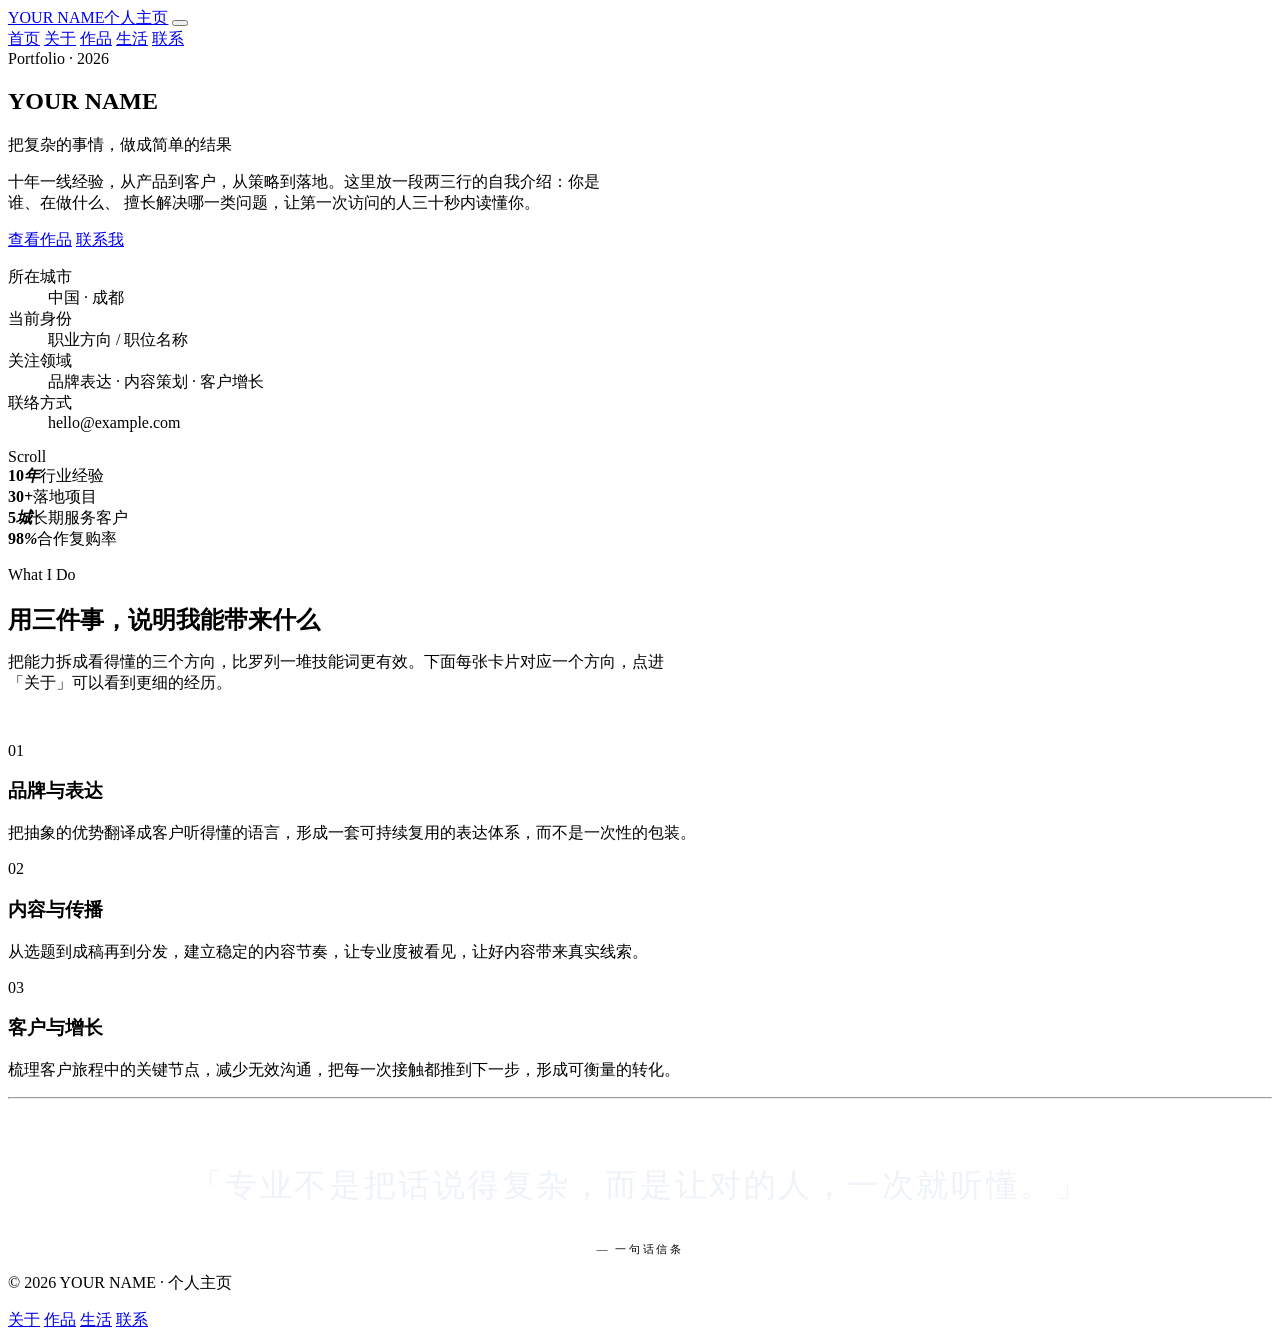
==== index.html @ 9248311d "Add files via upload" ====
<!DOCTYPE html>
<html lang="zh-CN">
<head>
<meta charset="UTF-8">
<meta name="viewport" content="width=device-width, initial-scale=1.0">
<title>YOUR NAME · 个人主页</title>
<meta name="description" content="YOUR NAME 的个人主页：个人经历、代表作品、生活切片与联系方式。">
<link rel="preconnect" href="https://miaoda.feishu.cn" crossorigin>
<link rel="stylesheet" href="https://miaoda.feishu.cn/fonts/css2?family=Noto+Serif+SC:wght@400;600;700&family=Noto+Sans+SC:wght@300;400;500&display=swap">
<link rel="stylesheet" href="assets/style.css">
</head>
<body data-page="home">

<div class="bg" aria-hidden="true"></div>

<header class="site-header">
  <a class="brand" href="index.html"><i></i>YOUR NAME<span>个人主页</span></a>
  <button class="nav-toggle" aria-label="展开导航" aria-expanded="false"><span></span><span></span><span></span></button>
  <nav class="nav">
    <a href="index.html" class="active">首页</a>
    <a href="about.html">关于</a>
    <a href="work.html">作品</a>
    <a href="life.html">生活</a>
    <a href="contact.html">联系</a>
  </nav>
</header>

<main>
  <!-- ===== 首屏 ===== -->
  <section class="hero">
    <div class="wrap hero-grid">
      <div>
        <span class="name-en reveal">Portfolio · 2026</span>
        <h1 class="reveal d1">YOUR NAME</h1>
        <p class="tagline reveal d2">把复杂的事情，做成简单的结果</p>
        <p class="lead reveal d3" style="max-width:620px;">
          十年一线经验，从产品到客户，从策略到落地。这里放一段两三行的自我介绍：你是谁、在做什么、
          擅长解决哪一类问题，让第一次访问的人三十秒内读懂你。
        </p>
        <div class="hero-actions reveal d4">
          <a class="btn btn--gold" href="work.html">查看作品</a>
          <a class="btn" href="contact.html">联系我</a>
        </div>
      </div>

      <aside class="hero-aside reveal d3">
        <dl>
          <div>
            <dt>所在城市</dt>
            <dd>中国 · 成都</dd>
          </div>
          <div>
            <dt>当前身份</dt>
            <dd>职业方向 / 职位名称</dd>
          </div>
          <div>
            <dt>关注领域</dt>
            <dd>品牌表达 · 内容策划 · 客户增长</dd>
          </div>
          <div>
            <dt>联络方式</dt>
            <dd>hello@example.com</dd>
          </div>
        </dl>
      </aside>
    </div>
    <div class="scroll-hint">Scroll</div>
  </section>

  <!-- ===== 数字 ===== -->
  <section class="section section--tight">
    <div class="wrap">
      <div class="stats reveal">
        <div class="stat"><b>10<em>年</em></b><span>行业经验</span></div>
        <div class="stat"><b>30<em>+</em></b><span>落地项目</span></div>
        <div class="stat"><b>5<em>城</em></b><span>长期服务客户</span></div>
        <div class="stat"><b>98<em>%</em></b><span>合作复购率</span></div>
      </div>
    </div>
  </section>

  <!-- ===== 三个方向 ===== -->
  <section class="section">
    <div class="wrap">
      <p class="eyebrow reveal">What I Do</p>
      <h2 class="reveal d1" style="max-width:760px; margin-bottom:16px;">用三件事，说明我能带来什么</h2>
      <p class="lead reveal d2" style="max-width:660px; margin-bottom:48px;">
        把能力拆成看得懂的三个方向，比罗列一堆技能词更有效。下面每张卡片对应一个方向，点进「关于」可以看到更细的经历。
      </p>

      <div class="cards">
        <article class="card reveal d1">
          <span class="num">01</span>
          <h3>品牌与表达</h3>
          <p>把抽象的优势翻译成客户听得懂的语言，形成一套可持续复用的表达体系，而不是一次性的包装。</p>
        </article>
        <article class="card reveal d2">
          <span class="num">02</span>
          <h3>内容与传播</h3>
          <p>从选题到成稿再到分发，建立稳定的内容节奏，让专业度被看见，让好内容带来真实线索。</p>
        </article>
        <article class="card reveal d3">
          <span class="num">03</span>
          <h3>客户与增长</h3>
          <p>梳理客户旅程中的关键节点，减少无效沟通，把每一次接触都推到下一步，形成可衡量的转化。</p>
        </article>
      </div>
    </div>
  </section>

  <!-- ===== 引言 ===== -->
  <section class="section">
    <div class="wrap">
      <hr class="rule reveal" style="margin-bottom:56px;">
      <blockquote class="reveal d1" style="max-width:900px; margin:0 auto; text-align:center;">
        <p style="font-family:var(--serif); font-size:clamp(22px,2.8vw,32px); line-height:1.9; color:#eef3f8; letter-spacing:.08em; margin-bottom:26px;">
          「专业不是把话说得复杂，而是让对的人，一次就听懂。」
        </p>
        <footer style="font-size:11px; letter-spacing:.24em; text-transform:uppercase; color:var(--muted);">
          — 一句话信条
        </footer>
      </blockquote>
    </div>
  </section>
</main>

<footer class="site-footer">
  <div class="wrap footer-inner">
    <p>© 2026 YOUR NAME · 个人主页</p>
    <div class="links">
      <a href="about.html">关于</a>
      <a href="work.html">作品</a>
      <a href="life.html">生活</a>
      <a href="contact.html">联系</a>
    </div>
  </div>
</footer>

<script src="assets/main.js"></script>
</body>
</html>
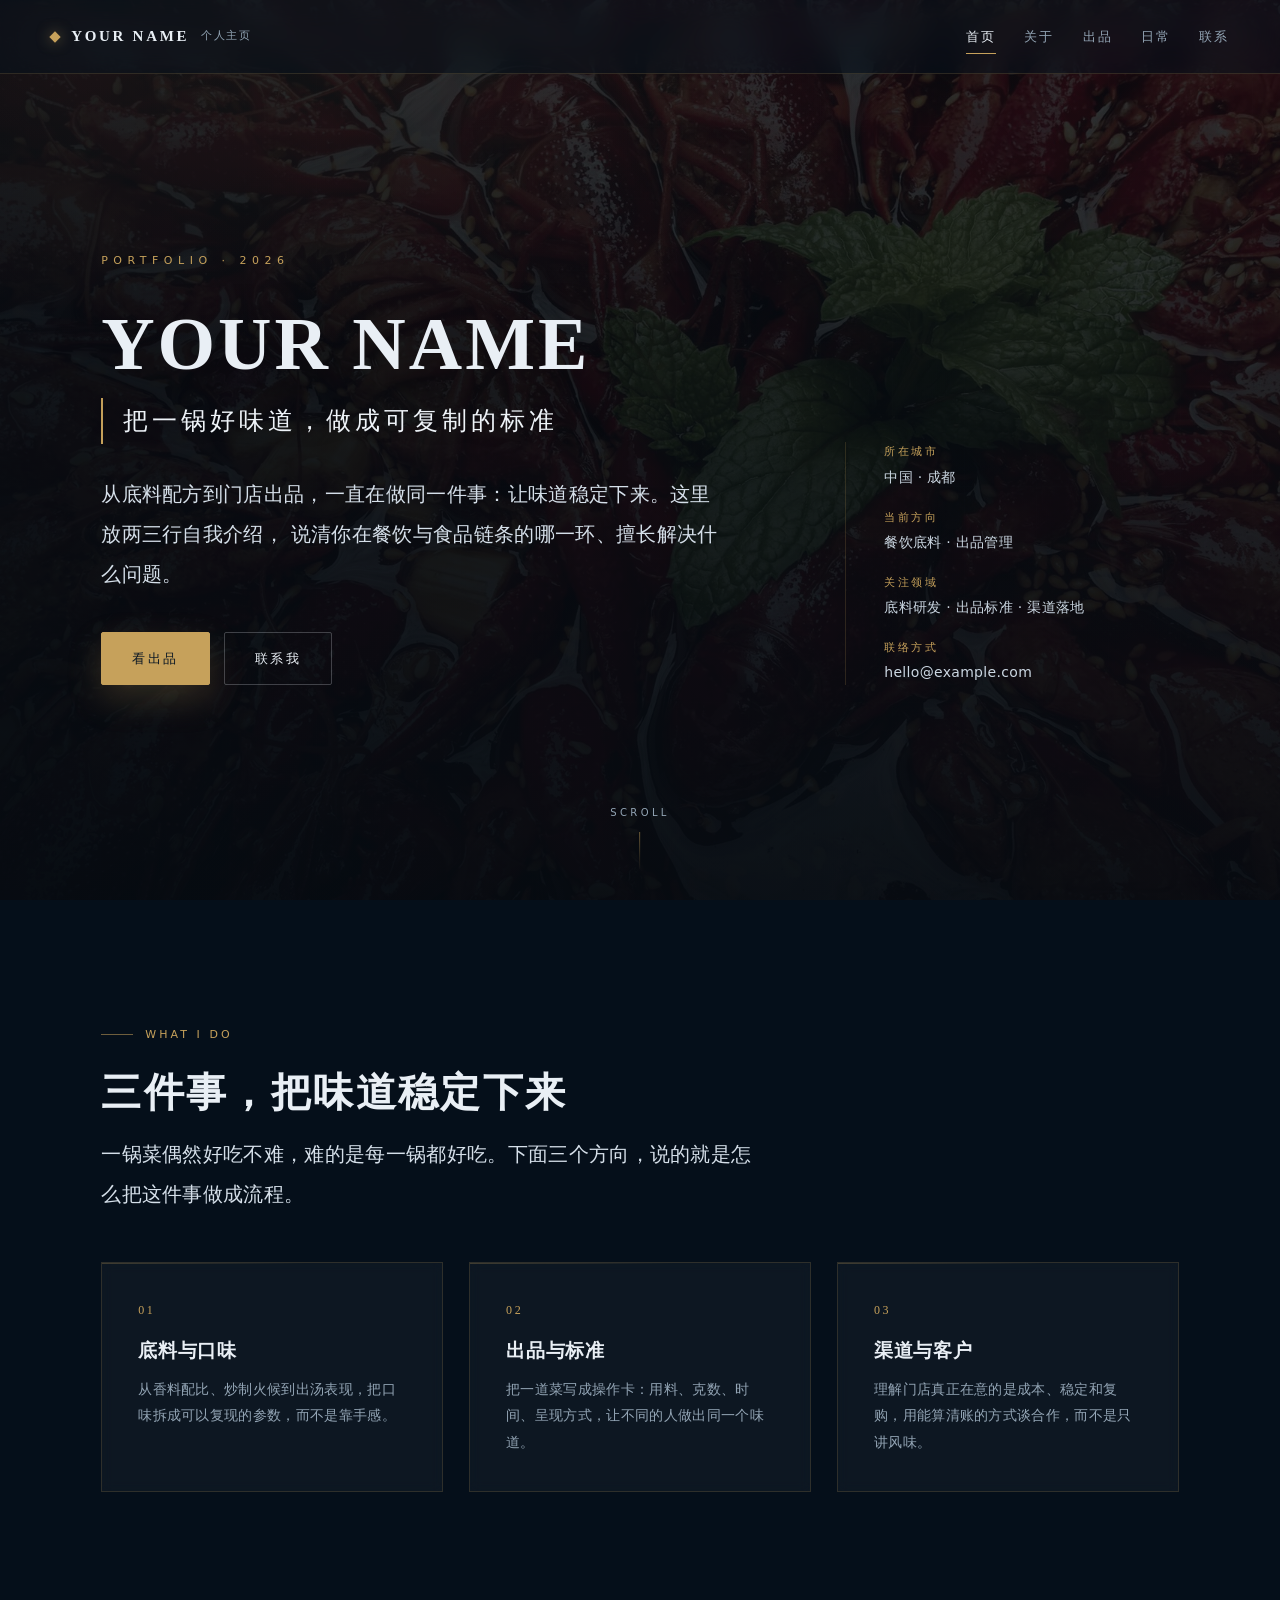
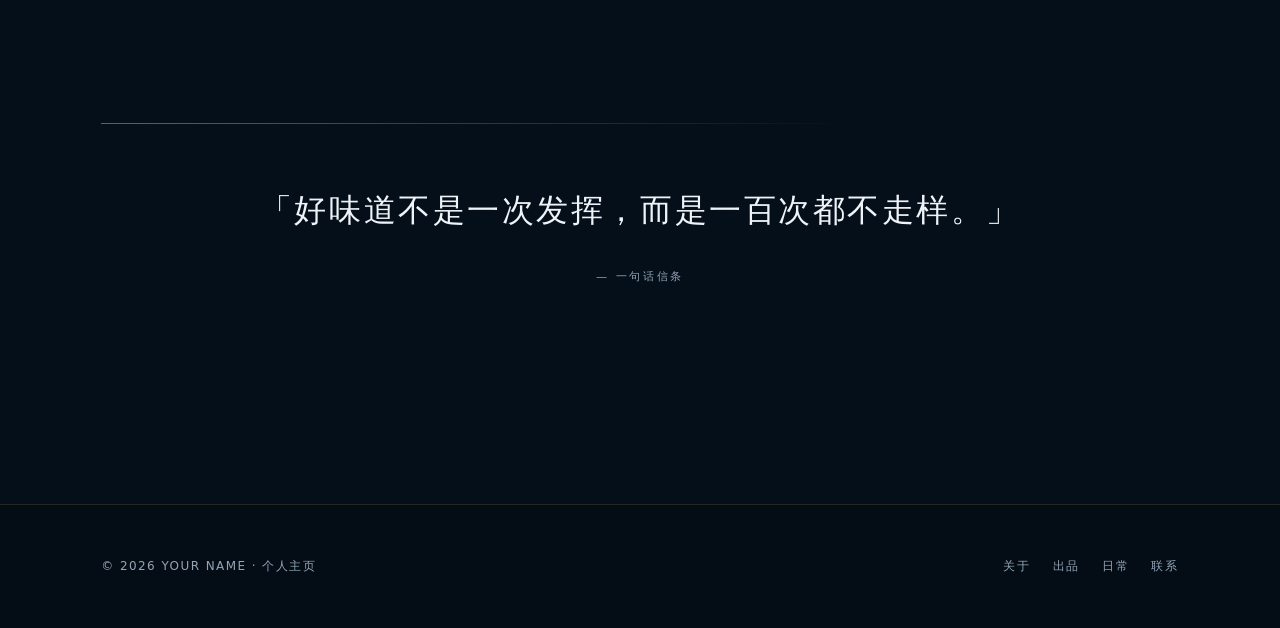
==== commit 678b1afe: "Add files via upload" ====
--- a/index.html
+++ b/index.html
@@ -4,7 +4,7 @@
 <meta charset="UTF-8">
 <meta name="viewport" content="width=device-width, initial-scale=1.0">
 <title>YOUR NAME · 个人主页</title>
-<meta name="description" content="YOUR NAME 的个人主页：个人经历、代表作品、生活切片与联系方式。">
+<meta name="description" content="YOUR NAME 的个人主页：底料与出品、代表案例、日常记录与联系方式。">
 <link rel="preconnect" href="https://miaoda.feishu.cn" crossorigin>
 <link rel="stylesheet" href="https://miaoda.feishu.cn/fonts/css2?family=Noto+Serif+SC:wght@400;600;700&family=Noto+Sans+SC:wght@300;400;500&display=swap">
 <link rel="stylesheet" href="assets/style.css">
@@ -19,8 +19,8 @@
   <nav class="nav">
     <a href="index.html" class="active">首页</a>
     <a href="about.html">关于</a>
-    <a href="work.html">作品</a>
-    <a href="life.html">生活</a>
+    <a href="work.html">出品</a>
+    <a href="life.html">日常</a>
     <a href="contact.html">联系</a>
   </nav>
 </header>
@@ -32,13 +32,13 @@
       <div>
         <span class="name-en reveal">Portfolio · 2026</span>
         <h1 class="reveal d1">YOUR NAME</h1>
-        <p class="tagline reveal d2">把复杂的事情，做成简单的结果</p>
+        <p class="tagline reveal d2">把一锅好味道，做成可复制的标准</p>
         <p class="lead reveal d3" style="max-width:620px;">
-          十年一线经验，从产品到客户，从策略到落地。这里放一段两三行的自我介绍：你是谁、在做什么、
-          擅长解决哪一类问题，让第一次访问的人三十秒内读懂你。
+          从底料配方到门店出品，一直在做同一件事：让味道稳定下来。这里放两三行自我介绍，
+          说清你在餐饮与食品链条的哪一环、擅长解决什么问题。
         </p>
         <div class="hero-actions reveal d4">
-          <a class="btn btn--gold" href="work.html">查看作品</a>
+          <a class="btn btn--gold" href="work.html">看出品</a>
           <a class="btn" href="contact.html">联系我</a>
         </div>
       </div>
@@ -50,12 +50,12 @@
             <dd>中国 · 成都</dd>
           </div>
           <div>
-            <dt>当前身份</dt>
-            <dd>职业方向 / 职位名称</dd>
+            <dt>当前方向</dt>
+            <dd>餐饮底料 · 出品管理</dd>
           </div>
           <div>
             <dt>关注领域</dt>
-            <dd>品牌表达 · 内容策划 · 客户增长</dd>
+            <dd>底料研发 · 出品标准 · 渠道落地</dd>
           </div>
           <div>
             <dt>联络方式</dt>
@@ -67,42 +67,30 @@
     <div class="scroll-hint">Scroll</div>
   </section>
 
-  <!-- ===== 数字 ===== -->
-  <section class="section section--tight">
-    <div class="wrap">
-      <div class="stats reveal">
-        <div class="stat"><b>10<em>年</em></b><span>行业经验</span></div>
-        <div class="stat"><b>30<em>+</em></b><span>落地项目</span></div>
-        <div class="stat"><b>5<em>城</em></b><span>长期服务客户</span></div>
-        <div class="stat"><b>98<em>%</em></b><span>合作复购率</span></div>
-      </div>
-    </div>
-  </section>
-
   <!-- ===== 三个方向 ===== -->
   <section class="section">
     <div class="wrap">
       <p class="eyebrow reveal">What I Do</p>
-      <h2 class="reveal d1" style="max-width:760px; margin-bottom:16px;">用三件事，说明我能带来什么</h2>
+      <h2 class="reveal d1" style="max-width:760px; margin-bottom:16px;">三件事，把味道稳定下来</h2>
       <p class="lead reveal d2" style="max-width:660px; margin-bottom:48px;">
-        把能力拆成看得懂的三个方向，比罗列一堆技能词更有效。下面每张卡片对应一个方向，点进「关于」可以看到更细的经历。
+        一锅菜偶然好吃不难，难的是每一锅都好吃。下面三个方向，说的就是怎么把这件事做成流程。
       </p>
 
       <div class="cards">
         <article class="card reveal d1">
           <span class="num">01</span>
-          <h3>品牌与表达</h3>
-          <p>把抽象的优势翻译成客户听得懂的语言，形成一套可持续复用的表达体系，而不是一次性的包装。</p>
+          <h3>底料与口味</h3>
+          <p>从香料配比、炒制火候到出汤表现，把口味拆成可以复现的参数，而不是靠手感。</p>
         </article>
         <article class="card reveal d2">
           <span class="num">02</span>
-          <h3>内容与传播</h3>
-          <p>从选题到成稿再到分发，建立稳定的内容节奏，让专业度被看见，让好内容带来真实线索。</p>
+          <h3>出品与标准</h3>
+          <p>把一道菜写成操作卡：用料、克数、时间、呈现方式，让不同的人做出同一个味道。</p>
         </article>
         <article class="card reveal d3">
           <span class="num">03</span>
-          <h3>客户与增长</h3>
-          <p>梳理客户旅程中的关键节点，减少无效沟通，把每一次接触都推到下一步，形成可衡量的转化。</p>
+          <h3>渠道与客户</h3>
+          <p>理解门店真正在意的是成本、稳定和复购，用能算清账的方式谈合作，而不是只讲风味。</p>
         </article>
       </div>
     </div>
@@ -114,7 +102,7 @@
       <hr class="rule reveal" style="margin-bottom:56px;">
       <blockquote class="reveal d1" style="max-width:900px; margin:0 auto; text-align:center;">
         <p style="font-family:var(--serif); font-size:clamp(22px,2.8vw,32px); line-height:1.9; color:#eef3f8; letter-spacing:.08em; margin-bottom:26px;">
-          「专业不是把话说得复杂，而是让对的人，一次就听懂。」
+          「好味道不是一次发挥，而是一百次都不走样。」
         </p>
         <footer style="font-size:11px; letter-spacing:.24em; text-transform:uppercase; color:var(--muted);">
           — 一句话信条
@@ -129,8 +117,8 @@
     <p>© 2026 YOUR NAME · 个人主页</p>
     <div class="links">
       <a href="about.html">关于</a>
-      <a href="work.html">作品</a>
-      <a href="life.html">生活</a>
+      <a href="work.html">出品</a>
+      <a href="life.html">日常</a>
       <a href="contact.html">联系</a>
     </div>
   </div>
@@ -139,5 +127,3 @@
 <script src="assets/main.js"></script>
 </body>
 </html>
-
-
--- a/assets/style.css
+++ b/assets/style.css
@@ -0,0 +1,510 @@
+/* =========================================================
+   Personal Site · 商务稳重
+   配色：深海军蓝 + 哑金 + 冷灰白
+   所有页面共用本文件；图片放在同级 assets/ 目录
+   ========================================================= */
+
+:root{
+  --ink:#050f1a;
+  --navy:#0a1b2a;
+  --navy-2:#0f2637;
+  --gold:#c6a15b;
+  --gold-soft:rgba(198,161,91,.55);
+  --text:#e9eff5;
+  --muted:#93a5b5;
+  --line:rgba(198,161,91,.18);
+  --card:rgba(255,255,255,.035);
+  /* 缺图时的占位斜纹，图片一旦存在就会被覆盖 */
+  --ph:repeating-linear-gradient(135deg,rgba(198,161,91,.055) 0 1px,transparent 1px 20px);
+  --serif:"Noto Serif SC","Songti SC","Source Han Serif SC",Georgia,"Times New Roman",serif;
+  --sans:"Noto Sans SC","PingFang SC","Microsoft YaHei",system-ui,-apple-system,"Segoe UI",sans-serif;
+  --ease:cubic-bezier(.22,.61,.36,1);
+}
+
+*{box-sizing:border-box;}
+html{scroll-behavior:smooth;-webkit-text-size-adjust:100%;}
+
+body{
+  margin:0;
+  min-height:100vh;
+  background:var(--ink);
+  color:var(--text);
+  font-family:var(--sans);
+  font-weight:300;
+  font-size:16px;
+  line-height:1.85;
+  letter-spacing:.02em;
+  -webkit-font-smoothing:antialiased;
+  overflow-x:hidden;
+}
+
+/* ---------- 背景层：图片缺失时仍有深色渐变兜底 ---------- */
+.bg{
+  position:fixed; inset:0; z-index:-2;
+  background-position:center;
+  background-size:cover;
+  background-repeat:no-repeat;
+  background-color:var(--ink);
+  filter:saturate(.78) brightness(.72);
+  transition:opacity 1s var(--ease);
+}
+.bg::after{
+  /* 深色蒙层 + 左侧压暗，保证图片可见但文字始终清晰 */
+  content:"";
+  position:absolute; inset:0;
+  background-image:
+    radial-gradient(110% 75% at 16% 0%, rgba(198,161,91,.10), transparent 52%),
+    linear-gradient(90deg, rgba(5,15,26,.78) 0%, rgba(5,15,26,.50) 45%, rgba(5,15,26,.38) 100%),
+    linear-gradient(180deg, rgba(5,15,26,.55) 0%, rgba(5,15,26,.72) 45%, rgba(5,15,26,.92) 100%),
+    linear-gradient(rgba(255,255,255,.024) 1px, transparent 1px),
+    linear-gradient(90deg, rgba(255,255,255,.024) 1px, transparent 1px);
+  background-size:auto,auto,auto,72px 72px,72px 72px;
+  background-position:center;
+}
+
+body[data-page="home"]    .bg{background-image:url("bg-home.jpg"),linear-gradient(160deg,#0a1f31,#050f1a 65%);}
+body[data-page="about"]   .bg{background-image:url("bg-about.jpg"),linear-gradient(160deg,#0b2233,#050f1a 70%);}
+body[data-page="work"]    .bg{background-image:url("bg-work.jpg"),linear-gradient(160deg,#081a29,#050f1a 70%);}
+body[data-page="life"]    .bg{background-image:url("bg-life.jpg"),linear-gradient(160deg,#0a1d2c,#050f1a 70%);}
+body[data-page="contact"] .bg{background-image:url("bg-contact.jpg"),linear-gradient(160deg,#0a1b2a,#050f1a 72%);}
+
+/* ---------- 顶部导航 ---------- */
+.site-header{
+  position:fixed; top:0; left:0; right:0; z-index:20;
+  display:flex; align-items:center; justify-content:space-between;
+  gap:24px;
+  height:74px;
+  padding:0 clamp(20px,4vw,56px);
+  background:rgba(6,17,28,.55);
+  -webkit-backdrop-filter:blur(14px) saturate(120%);
+  backdrop-filter:blur(14px) saturate(120%);
+  border-bottom:1px solid var(--line);
+}
+.site-header.is-solid{
+  background:rgba(6,17,28,.82);
+  box-shadow:0 12px 30px rgba(0,0,0,.28);
+}
+.brand{
+  display:flex; align-items:center; gap:12px;
+  text-decoration:none; color:var(--text);
+  font-family:var(--serif);
+  font-size:15px; font-weight:600;
+  letter-spacing:.18em; text-transform:uppercase;
+  white-space:nowrap;
+}
+.brand i{
+  display:block; width:8px; height:8px;
+  background:var(--gold);
+  transform:rotate(45deg);
+  box-shadow:0 0 14px rgba(198,161,91,.55);
+}
+.brand span{
+  font-family:var(--sans); font-size:11px; font-weight:300;
+  letter-spacing:.14em; color:var(--muted); text-transform:none;
+}
+.nav{display:flex; align-items:center; gap:clamp(14px,2.2vw,36px);}
+.nav a{
+  position:relative;
+  text-decoration:none; color:var(--muted);
+  font-size:12.5px; letter-spacing:.16em;
+  padding:6px 0;
+  transition:color .3s var(--ease);
+}
+.nav a::after{
+  content:""; position:absolute; left:0; bottom:0;
+  width:0; height:1px; background:var(--gold);
+  transition:width .4s var(--ease);
+}
+.nav a:hover{color:var(--text);}
+.nav a:hover::after{width:100%;}
+.nav a.active{color:var(--text);}
+.nav a.active::after{width:100%;}
+
+.nav-toggle{
+  display:none; width:40px; height:34px;
+  background:none; border:1px solid var(--line); border-radius:2px;
+  cursor:pointer; padding:0;
+}
+.nav-toggle span{
+  display:block; width:18px; height:1px; margin:4px auto;
+  background:var(--text); transition:transform .3s var(--ease),opacity .3s;
+}
+
+/* ---------- 通用版心与标题 ---------- */
+.wrap{width:100%; max-width:1180px; margin:0 auto; padding:0 clamp(20px,4vw,56px);}
+.section{padding:clamp(64px,9vw,120px) 0; position:relative;}
+.section--tight{padding:clamp(44px,6vw,76px) 0;}
+
+.eyebrow{
+  display:inline-flex; align-items:center; gap:12px;
+  font-size:11px; letter-spacing:.28em; text-transform:uppercase;
+  color:var(--gold); font-weight:400;
+  margin:0 0 22px;
+}
+.eyebrow::before{
+  content:""; width:32px; height:1px; background:var(--gold-soft);
+}
+h1,h2,h3{font-family:var(--serif); font-weight:600; line-height:1.28; margin:0;}
+h1{font-size:clamp(38px,6.4vw,74px); letter-spacing:.04em;}
+h2{font-size:clamp(26px,3.4vw,40px); letter-spacing:.06em;}
+h3{font-size:19px; letter-spacing:.04em;}
+p{margin:0 0 20px; color:#c8d4e0; font-size:15.5px;}
+.lead{font-size:clamp(17px,1.6vw,20px); line-height:2; color:#d5dfe9; font-weight:300;}
+.muted{color:var(--muted);}
+.rule{width:100%; height:1px; background:linear-gradient(90deg,var(--gold-soft),transparent 70%); border:0; margin:0;}
+
+/* ---------- 首页 Hero ---------- */
+.hero{
+  position:relative;
+  min-height:100vh;
+  display:flex; align-items:center;
+  padding:132px 0 96px;
+}
+.hero-grid{
+  display:grid;
+  grid-template-columns:minmax(0,1.35fr) minmax(0,.65fr);
+  gap:clamp(24px,4vw,64px);
+  align-items:end;
+}
+.hero h1{
+  margin-bottom:6px;
+  text-shadow:0 20px 60px rgba(0,0,0,.45);
+}
+.hero .name-en{
+  display:block; font-family:var(--sans); font-weight:300;
+  font-size:11px; letter-spacing:.5em; text-transform:uppercase;
+  color:var(--gold); margin-bottom:26px;
+}
+.hero .tagline{
+  font-family:var(--serif);
+  font-size:clamp(18px,2.1vw,25px);
+  color:#eef3f8; letter-spacing:.16em;
+  margin:0 0 30px;
+  padding-left:20px;
+  border-left:2px solid var(--gold);
+}
+.hero-actions{display:flex; flex-wrap:wrap; gap:14px; margin-top:38px;}
+
+.btn{
+  display:inline-flex; align-items:center; gap:10px;
+  padding:14px 30px;
+  font-size:12.5px; letter-spacing:.2em;
+  text-decoration:none; color:var(--text);
+  border:1px solid rgba(233,239,245,.24);
+  border-radius:2px;
+  background:transparent;
+  transition:background .4s var(--ease),border-color .4s,color .4s,transform .4s;
+}
+.btn:hover{border-color:var(--gold-soft); transform:translateY(-2px);}
+.btn--gold{
+  background:var(--gold); border-color:var(--gold); color:#0a1724; font-weight:500;
+  box-shadow:0 14px 34px rgba(198,161,91,.22);
+}
+.btn--gold:hover{background:#d8b676; border-color:#d8b676;}
+
+.hero-aside{
+  border-left:1px solid var(--line);
+  padding-left:clamp(20px,3vw,38px);
+}
+.hero-aside dl{margin:0; display:grid; gap:18px;}
+.hero-aside dt{
+  font-size:10.5px; letter-spacing:.24em; text-transform:uppercase;
+  color:var(--gold); margin-bottom:4px; font-weight:400;
+}
+.hero-aside dd{margin:0; font-size:14px; color:#cbd7e2; line-height:1.7;}
+
+.scroll-hint{
+  position:absolute; left:50%; bottom:30px; transform:translateX(-50%);
+  font-size:10px; letter-spacing:.34em; text-transform:uppercase; color:var(--muted);
+  display:flex; flex-direction:column; align-items:center; gap:10px;
+}
+.scroll-hint::after{
+  content:""; width:1px; height:38px;
+  background:linear-gradient(180deg,var(--gold-soft),transparent);
+  animation:pulse 2.4s infinite var(--ease);
+}
+@keyframes pulse{0%,100%{opacity:.35}50%{opacity:1}}
+
+/* ---------- 数字 ---------- */
+.stats{
+  display:grid; grid-template-columns:repeat(auto-fit,minmax(160px,1fr));
+  gap:1px; background:var(--line);
+  border:1px solid var(--line);
+}
+.stat{
+  background:rgba(8,22,34,.62);
+  padding:clamp(24px,3vw,36px);
+  transition:background .4s var(--ease);
+}
+.stat:hover{background:rgba(14,36,52,.7);}
+.stat b{
+  display:block; font-family:var(--serif); font-weight:600;
+  font-size:clamp(30px,3.6vw,42px); color:var(--text); line-height:1.1;
+  letter-spacing:.02em;
+}
+.stat b em{font-style:normal; font-size:.5em; color:var(--gold); margin-left:6px; letter-spacing:.1em;}
+.stat span{display:block; margin-top:10px; font-size:11.5px; letter-spacing:.2em; color:var(--muted); text-transform:uppercase;}
+
+/* ---------- 卡片 ---------- */
+.cards{display:grid; grid-template-columns:repeat(auto-fit,minmax(260px,1fr)); gap:clamp(16px,2.2vw,26px);}
+.card{
+  position:relative;
+  border:1px solid var(--line);
+  background:var(--card);
+  -webkit-backdrop-filter:blur(6px);
+  backdrop-filter:blur(6px);
+  padding:clamp(24px,3vw,36px);
+  transition:transform .5s var(--ease),border-color .5s,background .5s;
+  overflow:hidden;
+}
+.card::before{
+  content:""; position:absolute; top:0; left:0; width:100%; height:1px;
+  background:linear-gradient(90deg,var(--gold-soft),transparent 60%);
+  opacity:.5; transition:opacity .5s;
+}
+.card:hover{transform:translateY(-6px); border-color:rgba(198,161,91,.4); background:rgba(255,255,255,.06);}
+.card:hover::before{opacity:1;}
+.card .num{
+  font-family:var(--serif); font-size:12px; color:var(--gold);
+  letter-spacing:.22em; margin-bottom:18px; display:block;
+}
+.card p{margin:12px 0 0; font-size:14px; line-height:1.9; color:var(--muted);}
+
+/* ---------- 页头（内页） ---------- */
+.page-head{
+  padding:clamp(140px,16vw,178px) 0 clamp(26px,3.2vw,40px);
+  position:relative;
+}
+.page-head h1{font-size:clamp(34px,4.8vw,58px);}
+.page-head .lead{max-width:720px; margin-top:24px;}
+
+/* ---------- 关于：双栏 ---------- */
+.split{
+  display:grid; grid-template-columns:minmax(0,1fr) minmax(0,1fr);
+  gap:clamp(32px,5vw,72px); align-items:start;
+}
+.portrait{
+  position:relative;
+  aspect-ratio:4/5;
+  border:1px solid var(--line);
+  background-image:url("portrait.jpg"),var(--ph),linear-gradient(180deg,rgba(198,161,91,.10),rgba(5,15,26,.6));
+  background-size:cover; background-position:center;
+  overflow:hidden;
+}
+.portrait img{
+  width:100%; height:100%; object-fit:cover; object-position:center;
+  display:block; filter:saturate(.92) contrast(1.04);
+}
+.portrait .ph{
+  position:absolute; left:0; right:0; bottom:0;
+  display:flex; flex-direction:column; align-items:flex-start; gap:3px;
+  padding:34px 20px 18px;
+  background:linear-gradient(180deg,transparent,rgba(5,15,26,.9) 65%);
+  color:#cfdae5; font-size:11px; letter-spacing:.16em; line-height:1.6;
+}
+.portrait .ph b{color:var(--gold); font-family:var(--serif); font-size:10.5px; letter-spacing:.3em; font-weight:500;}
+
+/* ---------- 时间线 ---------- */
+.timeline{position:relative; padding-left:28px;}
+.timeline::before{
+  content:""; position:absolute; left:5px; top:6px; bottom:6px; width:1px;
+  background:linear-gradient(180deg,var(--gold-soft),rgba(198,161,91,.05));
+}
+.tl-item{position:relative; padding:0 0 clamp(28px,3.4vw,42px);}
+.tl-item::before{
+  content:""; position:absolute; left:-27px; top:8px;
+  width:9px; height:9px; border-radius:50%;
+  background:var(--ink); border:1px solid var(--gold);
+  box-shadow:0 0 0 4px rgba(198,161,91,.08);
+  transition:box-shadow .4s,background .4s;
+}
+.tl-item:hover::before{background:var(--gold); box-shadow:0 0 0 6px rgba(198,161,91,.14);}
+.tl-item time{
+  display:block; font-size:11px; letter-spacing:.2em; color:var(--gold);
+  margin-bottom:8px; text-transform:uppercase;
+}
+.tl-item h3{margin-bottom:6px; font-size:17px;}
+.tl-item p{margin:0; font-size:14px; color:var(--muted); line-height:1.9;}
+
+/* ---------- 标签 ---------- */
+.tags{display:flex; flex-wrap:wrap; gap:10px; margin-top:8px;}
+.tag{
+  padding:7px 14px; border:1px solid rgba(233,239,245,.16);
+  font-size:12px; letter-spacing:.1em; color:#bccbd8;
+  transition:border-color .35s,color .35s,background .35s;
+}
+.tag:hover{border-color:var(--gold-soft); color:var(--text); background:rgba(198,161,91,.06);}
+
+/* ---------- 能力条 ---------- */
+.skills{display:grid; gap:22px; margin-top:6px;}
+.skill .row{display:flex; justify-content:space-between; align-items:baseline; margin-bottom:9px;}
+.skill .row span{font-size:13px; letter-spacing:.1em; color:#cfdae5;}
+.skill .row em{font-style:normal; font-size:11px; color:var(--muted); letter-spacing:.14em;}
+.bar{height:2px; background:rgba(233,239,245,.10); position:relative; overflow:hidden;}
+.bar i{
+  position:absolute; left:0; top:0; height:100%; width:0;
+  background:linear-gradient(90deg,var(--gold),#e6cf9c);
+  transition:width 1.2s var(--ease);
+}
+
+/* ---------- 作品卡 ---------- */
+.works{display:grid; grid-template-columns:repeat(auto-fit,minmax(300px,1fr)); gap:clamp(18px,2.4vw,28px);}
+.work{
+  position:relative; display:block; text-decoration:none; color:inherit;
+  border:1px solid var(--line); overflow:hidden; background:#0a1a27;
+  transition:transform .55s var(--ease),border-color .55s;
+}
+.work:hover{transform:translateY(-6px); border-color:rgba(198,161,91,.45);}
+.work .thumb{
+  position:relative; aspect-ratio:16/10;
+  background-color:#0d2133; background-position:center; background-size:cover;
+  transition:transform .8s var(--ease),filter .6s;
+}
+.work .thumb::after{
+  content:""; position:absolute; inset:0;
+  background:linear-gradient(180deg,rgba(5,15,26,.15),rgba(5,15,26,.82));
+  transition:opacity .6s;
+}
+.work:hover .thumb{transform:scale(1.04); filter:saturate(1.05);}
+.work:hover .thumb::after{opacity:.72;}
+.work .thumb .idx{
+  position:absolute; left:18px; top:16px; z-index:2;
+  font-family:var(--serif); font-size:11px; letter-spacing:.26em; color:var(--gold);
+}
+.work .body{padding:clamp(18px,2.4vw,26px); border-top:1px solid var(--line);}
+.work h3{font-size:17px; margin-bottom:8px;}
+.work .meta{font-size:11px; letter-spacing:.18em; text-transform:uppercase; color:var(--muted); display:flex; gap:14px; flex-wrap:wrap;}
+.work p{margin:12px 0 0; font-size:13.5px; color:var(--muted); line-height:1.85;}
+
+/* 作品缩略图占位：把同名图片放进 assets/ 即可替换 */
+.work .thumb.t1{background-image:url("work-1.jpg"),var(--ph);}
+.work .thumb.t2{background-image:url("work-2.jpg"),var(--ph);}
+.work .thumb.t3{background-image:url("work-3.jpg"),var(--ph);}
+.work .thumb.t4{background-image:url("work-4.jpg"),var(--ph);}
+.work .thumb.t5{background-image:url("work-5.jpg"),var(--ph);}
+.work .thumb.t6{background-image:url("work-6.jpg"),var(--ph);}
+
+/* ---------- 日常图集 ---------- */
+.gallery{
+  display:grid;
+  grid-template-columns:repeat(3,1fr);
+  gap:14px;
+}
+.gallery .shot{
+  position:relative; overflow:hidden; aspect-ratio:4/3;
+  border:1px solid rgba(233,239,245,.10);
+  background-color:#0d2133; background-position:center; background-size:cover;
+  transition:transform .6s var(--ease),border-color .6s;
+}
+.gallery .shot:hover{transform:scale(1.02); border-color:var(--gold-soft); z-index:3;}
+.gallery .shot::after{
+  content:""; position:absolute; inset:0;
+  background:linear-gradient(180deg,rgba(5,15,26,.28),rgba(5,15,26,.55));
+  transition:opacity .5s;
+}
+.gallery .shot:hover::after{opacity:.45;}
+.gallery .g1{background-image:url("life-1.jpg"),var(--ph);}
+.gallery .g2{background-image:url("life-2.jpg"),var(--ph);}
+.gallery .g3{background-image:url("life-3.jpg"),var(--ph);}
+
+/* ---------- 联系 ---------- */
+.contact-grid{
+  display:grid; grid-template-columns:minmax(0,.85fr) minmax(0,1.15fr);
+  gap:clamp(28px,4.5vw,64px); align-items:start;
+}
+.info-list{margin:0; padding:0; list-style:none; display:grid; gap:2px; border-top:1px solid var(--line);}
+.info-list li{
+  padding:20px 0; border-bottom:1px solid var(--line);
+  display:grid; grid-template-columns:88px 1fr; gap:16px; align-items:baseline;
+}
+.info-list li span{font-size:11px; letter-spacing:.2em; text-transform:uppercase; color:var(--gold);}
+.info-list li a, .info-list li b{
+  font-family:var(--serif); font-size:16px; font-weight:400; color:var(--text);
+  text-decoration:none; word-break:break-all;
+}
+.info-list li a:hover{color:var(--gold);}
+
+.form{display:grid; gap:16px; border:1px solid var(--line); background:rgba(255,255,255,.03); padding:clamp(24px,3.2vw,36px);}
+.field{display:grid; gap:8px;}
+.field label{font-size:11px; letter-spacing:.2em; text-transform:uppercase; color:var(--muted);}
+.field input,.field textarea{
+  width:100%; padding:13px 14px;
+  background:rgba(5,15,26,.55); border:1px solid rgba(233,239,245,.14);
+  color:var(--text); font-family:var(--sans); font-size:14px; font-weight:300;
+  border-radius:2px; outline:none;
+  transition:border-color .3s,background .3s;
+}
+.field input:focus,.field textarea:focus{border-color:var(--gold-soft); background:rgba(5,15,26,.75);}
+.field textarea{resize:vertical; min-height:128px; line-height:1.8;}
+.form .btn{justify-self:start; margin-top:6px; cursor:pointer;}
+.form-note{font-size:12px; color:var(--muted); line-height:1.8; margin:0;}
+
+/* ---------- 页脚 ---------- */
+.site-footer{
+  margin-top:clamp(60px,8vw,110px);
+  padding:clamp(34px,4vw,50px) 0;
+  border-top:1px solid var(--line);
+  background:rgba(4,12,20,.55);
+}
+.footer-inner{display:flex; justify-content:space-between; align-items:center; gap:24px; flex-wrap:wrap;}
+.footer-inner p{margin:0; font-size:12px; letter-spacing:.12em; color:var(--muted);}
+.footer-inner .links{display:flex; gap:22px;}
+.footer-inner .links a{
+  font-size:12px; letter-spacing:.14em; color:var(--muted); text-decoration:none;
+  transition:color .3s;
+}
+.footer-inner .links a:hover{color:var(--gold);}
+
+/* ---------- 入场动效 ---------- */
+.reveal{opacity:0; transform:translateY(26px);}
+.reveal.in{
+  opacity:1; transform:none;
+  transition:opacity .9s var(--ease),transform .9s var(--ease);
+}
+.reveal.d1{transition-delay:.1s;}
+.reveal.d2{transition-delay:.22s;}
+.reveal.d3{transition-delay:.34s;}
+.reveal.d4{transition-delay:.46s;}
+
+/* ---------- 响应式 ---------- */
+@media (max-width:980px){
+  .hero-grid{grid-template-columns:1fr; gap:34px;}
+  .hero-aside{border-left:0; border-top:1px solid var(--line); padding-left:0; padding-top:26px;}
+  .hero-aside dl{grid-template-columns:1fr 1fr; gap:20px 28px;}
+  .split,.contact-grid{grid-template-columns:1fr;}
+  .portrait{max-width:420px; aspect-ratio:4/5;}
+  .gallery{grid-template-columns:repeat(3,1fr);}
+  .scroll-hint{display:none;}
+}
+
+@media (max-width:760px){
+  .site-header{height:64px;}
+  .brand span{display:none;}
+  .nav-toggle{display:block;}
+  .nav{
+    position:fixed; inset:64px 0 auto 0;
+    flex-direction:column; align-items:flex-start; gap:0;
+    padding:12px clamp(20px,5vw,32px) 22px;
+    background:rgba(6,17,28,.96);
+    border-bottom:1px solid var(--line);
+    transform:translateY(-130%);
+    transition:transform .45s var(--ease);
+    -webkit-backdrop-filter:blur(16px);
+    backdrop-filter:blur(16px);
+  }
+  .nav.open{transform:none;}
+  .nav a{width:100%; padding:14px 0; border-bottom:1px solid rgba(233,239,245,.06); font-size:13px;}
+  .nav a::after{display:none;}
+  body.nav-open{overflow:hidden;}
+
+  .hero{min-height:auto; padding:112px 0 72px;}
+  .hero-actions{gap:10px;}
+  .btn{padding:12px 22px; font-size:12px;}
+  .stats{grid-template-columns:1fr 1fr;}
+  .stat{padding:22px 20px;}
+  .gallery{grid-template-columns:1fr;}
+  .info-list li{grid-template-columns:1fr; gap:4px;}
+  .footer-inner{flex-direction:column; align-items:flex-start;}
+}
+
+
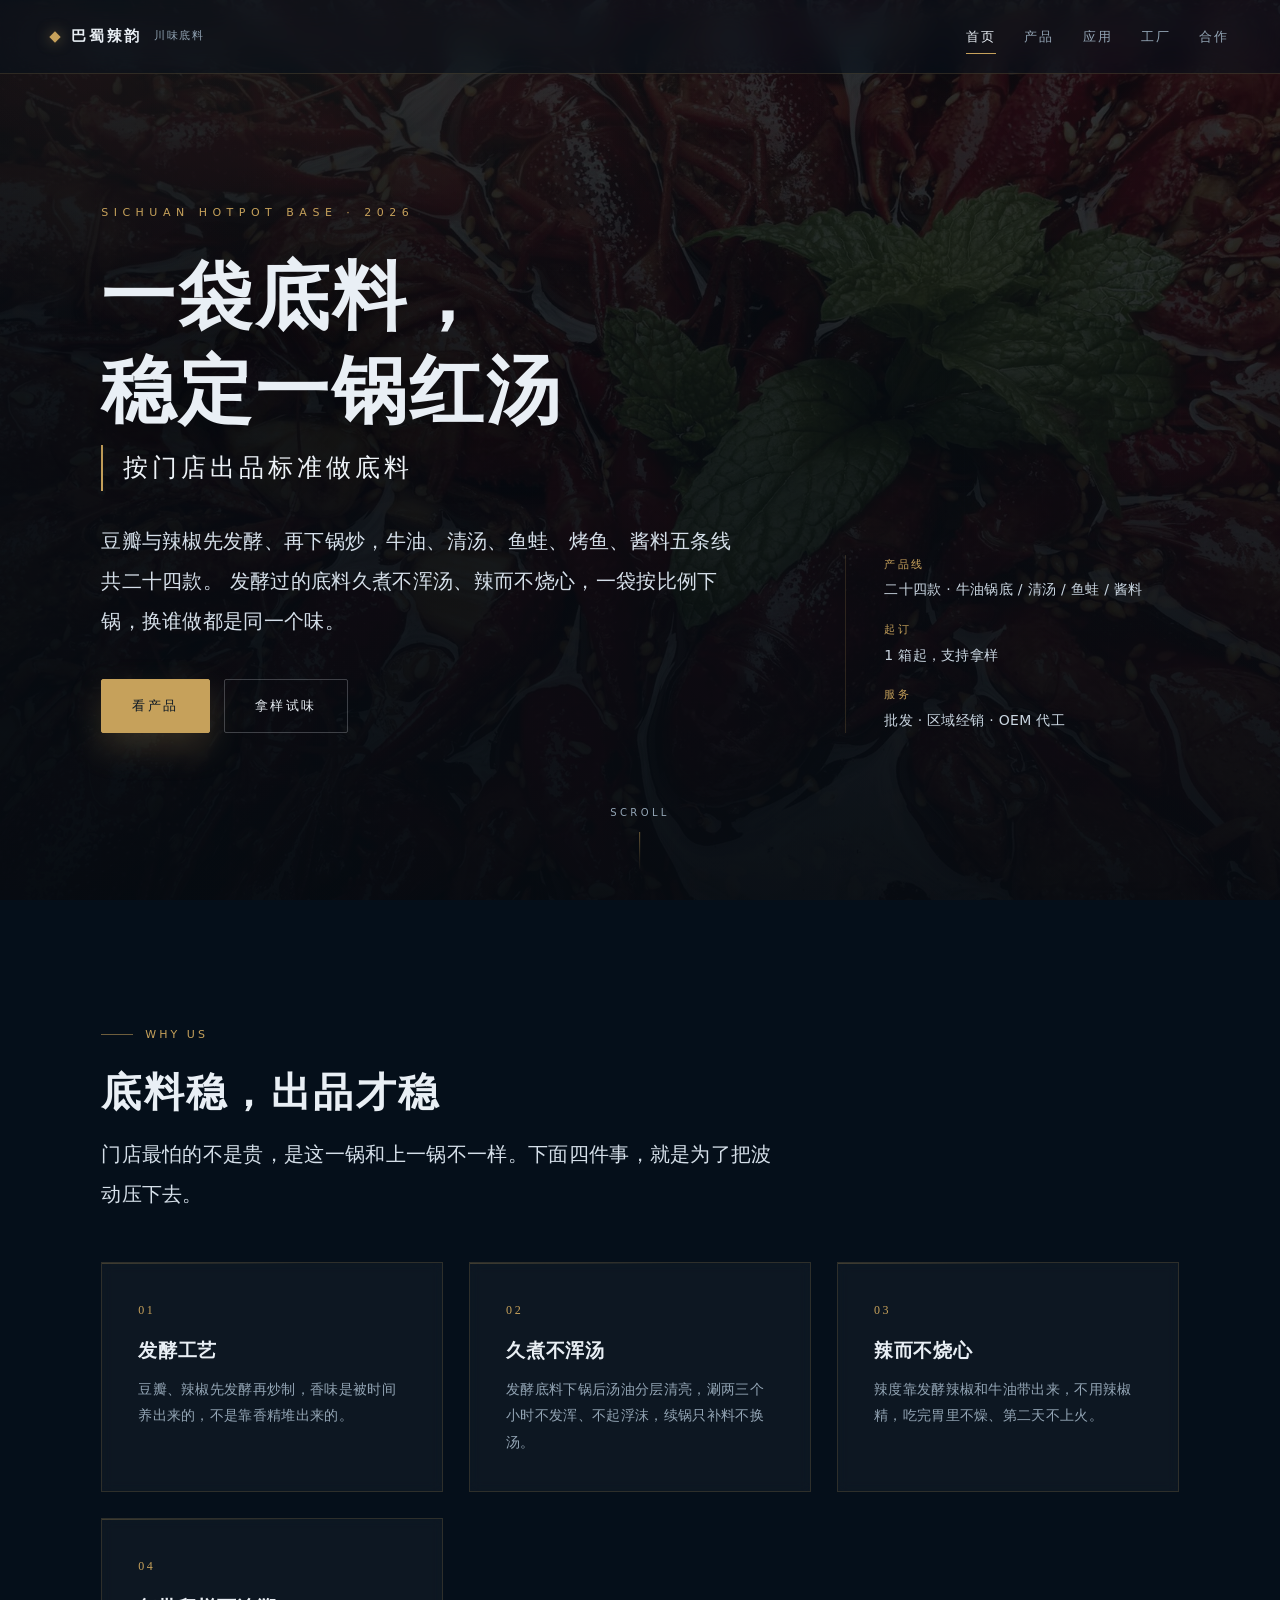
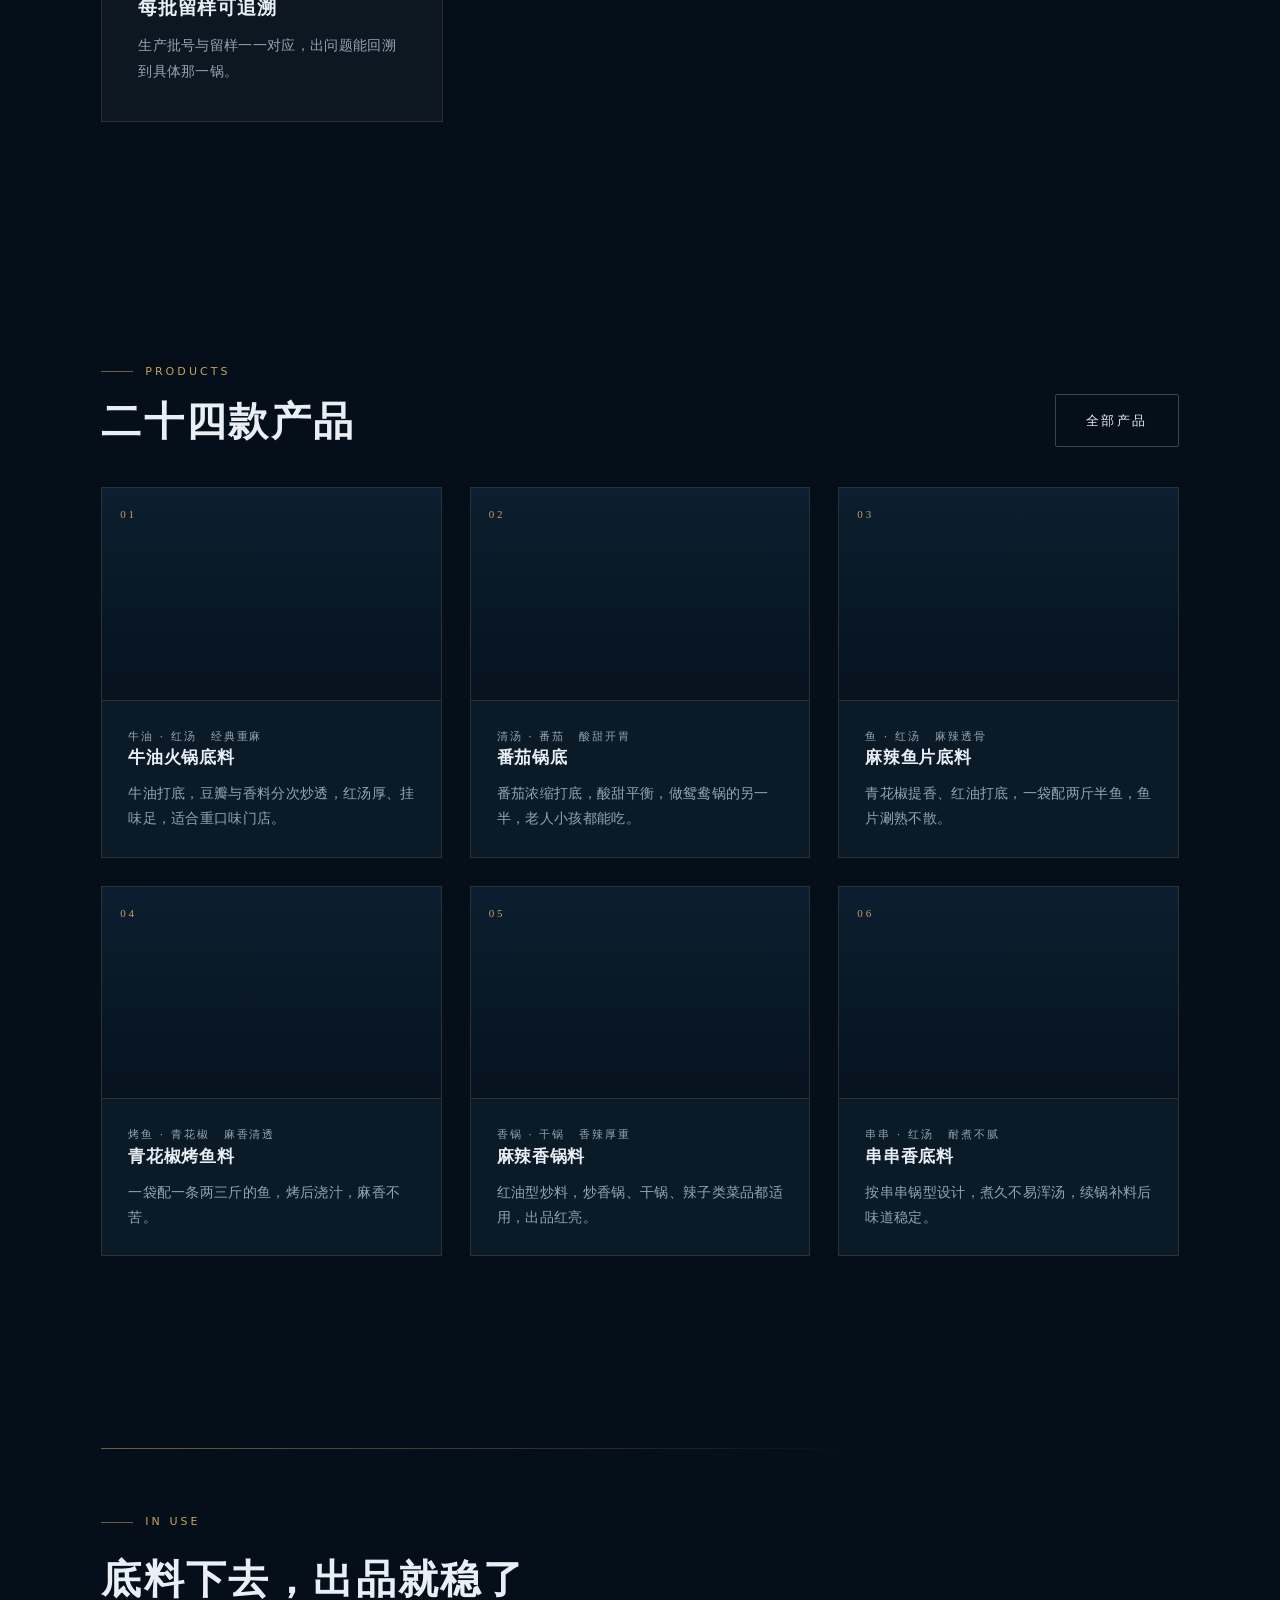
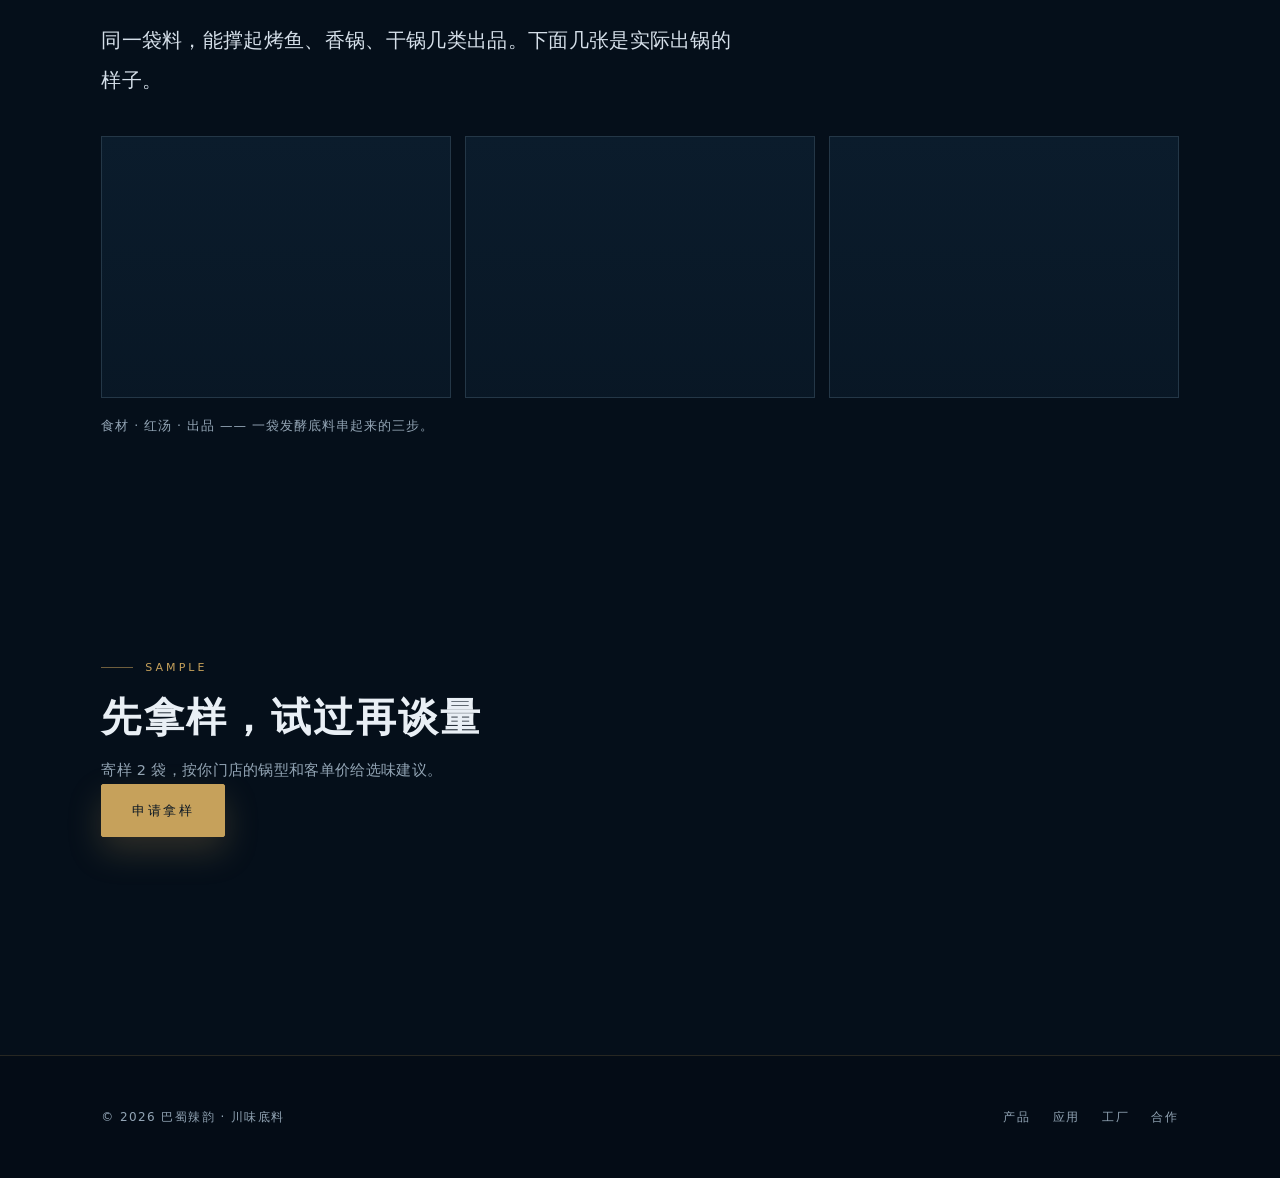
==== commit 10d471b5: "改造为巴蜀辣韵川味底料宣传站（五页）" ====
--- a/index.html
+++ b/index.html
@@ -3,8 +3,8 @@
 <head>
 <meta charset="UTF-8">
 <meta name="viewport" content="width=device-width, initial-scale=1.0">
-<title>YOUR NAME · 个人主页</title>
-<meta name="description" content="YOUR NAME 的个人主页：底料与出品、代表案例、日常记录与联系方式。">
+<title>川味底料 · 一袋稳定一锅红汤</title>
+<meta name="description" content="火锅底料、串串香底料、钵钵鸡底料供应：牛油锅底、清汤锅底、鱼蛙火锅、烤鱼干锅与风味酱共二十四款，按门店出品标准生产，支持拿样、批发与代工。">
 <link rel="preconnect" href="https://miaoda.feishu.cn" crossorigin>
 <link rel="stylesheet" href="https://miaoda.feishu.cn/fonts/css2?family=Noto+Serif+SC:wght@400;600;700&family=Noto+Sans+SC:wght@300;400;500&display=swap">
 <link rel="stylesheet" href="assets/style.css">
@@ -14,14 +14,14 @@
 <div class="bg" aria-hidden="true"></div>
 
 <header class="site-header">
-  <a class="brand" href="index.html"><i></i>YOUR NAME<span>个人主页</span></a>
+  <a class="brand" href="index.html"><i></i>巴蜀辣韵<span>川味底料</span></a>
   <button class="nav-toggle" aria-label="展开导航" aria-expanded="false"><span></span><span></span><span></span></button>
   <nav class="nav">
     <a href="index.html" class="active">首页</a>
-    <a href="about.html">关于</a>
-    <a href="work.html">出品</a>
-    <a href="life.html">日常</a>
-    <a href="contact.html">联系</a>
+    <a href="work.html">产品</a>
+    <a href="life.html">应用</a>
+    <a href="about.html">工厂</a>
+    <a href="contact.html">合作</a>
   </nav>
 </header>
 
@@ -30,36 +30,32 @@
   <section class="hero">
     <div class="wrap hero-grid">
       <div>
-        <span class="name-en reveal">Portfolio · 2026</span>
-        <h1 class="reveal d1">YOUR NAME</h1>
-        <p class="tagline reveal d2">把一锅好味道，做成可复制的标准</p>
-        <p class="lead reveal d3" style="max-width:620px;">
-          从底料配方到门店出品，一直在做同一件事：让味道稳定下来。这里放两三行自我介绍，
-          说清你在餐饮与食品链条的哪一环、擅长解决什么问题。
+        <span class="name-en reveal">Sichuan Hotpot Base · 2026</span>
+        <h1 class="reveal d1">一袋底料，<br>稳定一锅红汤</h1>
+        <p class="tagline reveal d2">按门店出品标准做底料</p>
+        <p class="lead reveal d3" style="max-width:640px;">
+          豆瓣与辣椒先发酵、再下锅炒，牛油、清汤、鱼蛙、烤鱼、酱料五条线共二十四款。
+          发酵过的底料久煮不浑汤、辣而不烧心，一袋按比例下锅，换谁做都是同一个味。
         </p>
         <div class="hero-actions reveal d4">
-          <a class="btn btn--gold" href="work.html">看出品</a>
-          <a class="btn" href="contact.html">联系我</a>
+          <a class="btn btn--gold" href="work.html">看产品</a>
+          <a class="btn" href="contact.html">拿样试味</a>
         </div>
       </div>
 
       <aside class="hero-aside reveal d3">
         <dl>
           <div>
-            <dt>所在城市</dt>
-            <dd>中国 · 成都</dd>
+            <dt>产品线</dt>
+            <dd>二十四款 · 牛油锅底 / 清汤 / 鱼蛙 / 酱料</dd>
           </div>
           <div>
-            <dt>当前方向</dt>
-            <dd>餐饮底料 · 出品管理</dd>
+            <dt>起订</dt>
+            <dd>1 箱起，支持拿样</dd>
           </div>
           <div>
-            <dt>关注领域</dt>
-            <dd>底料研发 · 出品标准 · 渠道落地</dd>
-          </div>
-          <div>
-            <dt>联络方式</dt>
-            <dd>hello@example.com</dd>
+            <dt>服务</dt>
+            <dd>批发 · 区域经销 · OEM 代工</dd>
           </div>
         </dl>
       </aside>
@@ -67,59 +63,145 @@
     <div class="scroll-hint">Scroll</div>
   </section>
 
-  <!-- ===== 三个方向 ===== -->
+  <!-- ===== 四个卖点 ===== -->
   <section class="section">
     <div class="wrap">
-      <p class="eyebrow reveal">What I Do</p>
-      <h2 class="reveal d1" style="max-width:760px; margin-bottom:16px;">三件事，把味道稳定下来</h2>
-      <p class="lead reveal d2" style="max-width:660px; margin-bottom:48px;">
-        一锅菜偶然好吃不难，难的是每一锅都好吃。下面三个方向，说的就是怎么把这件事做成流程。
+      <p class="eyebrow reveal">Why Us</p>
+      <h2 class="reveal d1" style="max-width:760px; margin-bottom:16px;">底料稳，出品才稳</h2>
+      <p class="lead reveal d2" style="max-width:680px; margin-bottom:48px;">
+        门店最怕的不是贵，是这一锅和上一锅不一样。下面四件事，就是为了把波动压下去。
       </p>
 
-      <div class="cards">
+      <div class="cards cards--4">
         <article class="card reveal d1">
           <span class="num">01</span>
-          <h3>底料与口味</h3>
-          <p>从香料配比、炒制火候到出汤表现，把口味拆成可以复现的参数，而不是靠手感。</p>
+          <h3>发酵工艺</h3>
+          <p>豆瓣、辣椒先发酵再炒制，香味是被时间养出来的，不是靠香精堆出来的。</p>
         </article>
         <article class="card reveal d2">
           <span class="num">02</span>
-          <h3>出品与标准</h3>
-          <p>把一道菜写成操作卡：用料、克数、时间、呈现方式，让不同的人做出同一个味道。</p>
+          <h3>久煮不浑汤</h3>
+          <p>发酵底料下锅后汤油分层清亮，涮两三个小时不发浑、不起浮沫，续锅只补料不换汤。</p>
         </article>
         <article class="card reveal d3">
           <span class="num">03</span>
-          <h3>渠道与客户</h3>
-          <p>理解门店真正在意的是成本、稳定和复购，用能算清账的方式谈合作，而不是只讲风味。</p>
-        </article>
-      </div>
-    </div>
-  </section>
-
-  <!-- ===== 引言 ===== -->
+          <h3>辣而不烧心</h3>
+          <p>辣度靠发酵辣椒和牛油带出来，不用辣椒精，吃完胃里不燥、第二天不上火。</p>
+        </article>
+        <article class="card reveal d4">
+          <span class="num">04</span>
+          <h3>每批留样可追溯</h3>
+          <p>生产批号与留样一一对应，出问题能回溯到具体那一锅。</p>
+        </article>
+      </div>
+    </div>
+  </section>
+
+  <!-- ===== 产品预览 ===== -->
   <section class="section">
     <div class="wrap">
-      <hr class="rule reveal" style="margin-bottom:56px;">
-      <blockquote class="reveal d1" style="max-width:900px; margin:0 auto; text-align:center;">
-        <p style="font-family:var(--serif); font-size:clamp(22px,2.8vw,32px); line-height:1.9; color:#eef3f8; letter-spacing:.08em; margin-bottom:26px;">
-          「好味道不是一次发挥，而是一百次都不走样。」
-        </p>
-        <footer style="font-size:11px; letter-spacing:.24em; text-transform:uppercase; color:var(--muted);">
-          — 一句话信条
-        </footer>
-      </blockquote>
+      <div style="display:flex; justify-content:space-between; align-items:flex-end; gap:24px; flex-wrap:wrap; margin-bottom:40px;">
+        <div>
+          <p class="eyebrow reveal" style="margin-bottom:14px;">Products</p>
+          <h2 class="reveal d1" style="margin:0;">二十四款产品</h2>
+        </div>
+        <a class="btn reveal d2" href="work.html">全部产品</a>
+      </div>
+
+      <div class="works">
+        <article class="work reveal">
+          <div class="thumb p01"><span class="idx">01</span></div>
+          <div class="body">
+            <div class="meta"><span>牛油 · 红汤</span><span>经典重麻</span></div>
+            <h3>牛油火锅底料</h3>
+            <p>牛油打底，豆瓣与香料分次炒透，红汤厚、挂味足，适合重口味门店。</p>
+          </div>
+        </article>
+        <article class="work reveal">
+          <div class="thumb p07"><span class="idx">02</span></div>
+          <div class="body">
+            <div class="meta"><span>清汤 · 番茄</span><span>酸甜开胃</span></div>
+            <h3>番茄锅底</h3>
+            <p>番茄浓缩打底，酸甜平衡，做鸳鸯锅的另一半，老人小孩都能吃。</p>
+          </div>
+        </article>
+        <article class="work reveal">
+          <div class="thumb p11"><span class="idx">03</span></div>
+          <div class="body">
+            <div class="meta"><span>鱼 · 红汤</span><span>麻辣透骨</span></div>
+            <h3>麻辣鱼片底料</h3>
+            <p>青花椒提香、红油打底，一袋配两斤半鱼，鱼片涮熟不散。</p>
+          </div>
+        </article>
+        <article class="work reveal">
+          <div class="thumb p15"><span class="idx">04</span></div>
+          <div class="body">
+            <div class="meta"><span>烤鱼 · 青花椒</span><span>麻香清透</span></div>
+            <h3>青花椒烤鱼料</h3>
+            <p>一袋配一条两三斤的鱼，烤后浇汁，麻香不苦。</p>
+          </div>
+        </article>
+        <article class="work reveal">
+          <div class="thumb p16"><span class="idx">05</span></div>
+          <div class="body">
+            <div class="meta"><span>香锅 · 干锅</span><span>香辣厚重</span></div>
+            <h3>麻辣香锅料</h3>
+            <p>红油型炒料，炒香锅、干锅、辣子类菜品都适用，出品红亮。</p>
+          </div>
+        </article>
+        <article class="work reveal">
+          <div class="thumb p05"><span class="idx">06</span></div>
+          <div class="body">
+            <div class="meta"><span>串串 · 红汤</span><span>耐煮不腻</span></div>
+            <h3>串串香底料</h3>
+            <p>按串串锅型设计，煮久不易浑汤，续锅补料后味道稳定。</p>
+          </div>
+        </article>
+      </div>
+    </div>
+  </section>
+
+  <!-- ===== 应用场景 ===== -->
+  <section class="section section--tight">
+    <div class="wrap">
+      <hr class="rule reveal" style="margin-bottom:54px;">
+      <p class="eyebrow reveal">In Use</p>
+      <h2 class="reveal d1" style="margin-bottom:14px;">底料下去，出品就稳了</h2>
+      <p class="lead reveal d2" style="max-width:640px; margin-bottom:36px;">
+        同一袋料，能撑起烤鱼、香锅、干锅几类出品。下面几张是实际出锅的样子。
+      </p>
+      <div class="gallery reveal">
+        <div class="shot q1"></div>
+        <div class="shot q2"></div>
+        <div class="shot q3"></div>
+      </div>
+      <p class="muted" style="font-size:12.5px; letter-spacing:.08em; margin-top:16px;">食材 · 红汤 · 出品 —— 一袋发酵底料串起来的三步。</p>
+    </div>
+  </section>
+
+  <!-- ===== 合作入口 ===== -->
+  <section class="section">
+    <div class="wrap">
+      <div class="cta-band reveal">
+        <div>
+          <p class="eyebrow" style="margin-bottom:14px;">Sample</p>
+          <h2 style="margin-bottom:14px;">先拿样，试过再谈量</h2>
+          <p class="muted" style="margin:0; font-size:14.5px;">寄样 2 袋，按你门店的锅型和客单价给选味建议。</p>
+        </div>
+        <a class="btn btn--gold" href="contact.html">申请拿样</a>
+      </div>
     </div>
   </section>
 </main>
 
 <footer class="site-footer">
   <div class="wrap footer-inner">
-    <p>© 2026 YOUR NAME · 个人主页</p>
+    <p>© 2026 巴蜀辣韵 · 川味底料</p>
     <div class="links">
-      <a href="about.html">关于</a>
-      <a href="work.html">出品</a>
-      <a href="life.html">日常</a>
-      <a href="contact.html">联系</a>
+      <a href="work.html">产品</a>
+      <a href="life.html">应用</a>
+      <a href="about.html">工厂</a>
+      <a href="contact.html">合作</a>
     </div>
   </div>
 </footer>
@@ -127,3 +209,14 @@
 <script src="assets/main.js"></script>
 </body>
 </html>
+
+
+
+
+
+
+
+
+
+
+
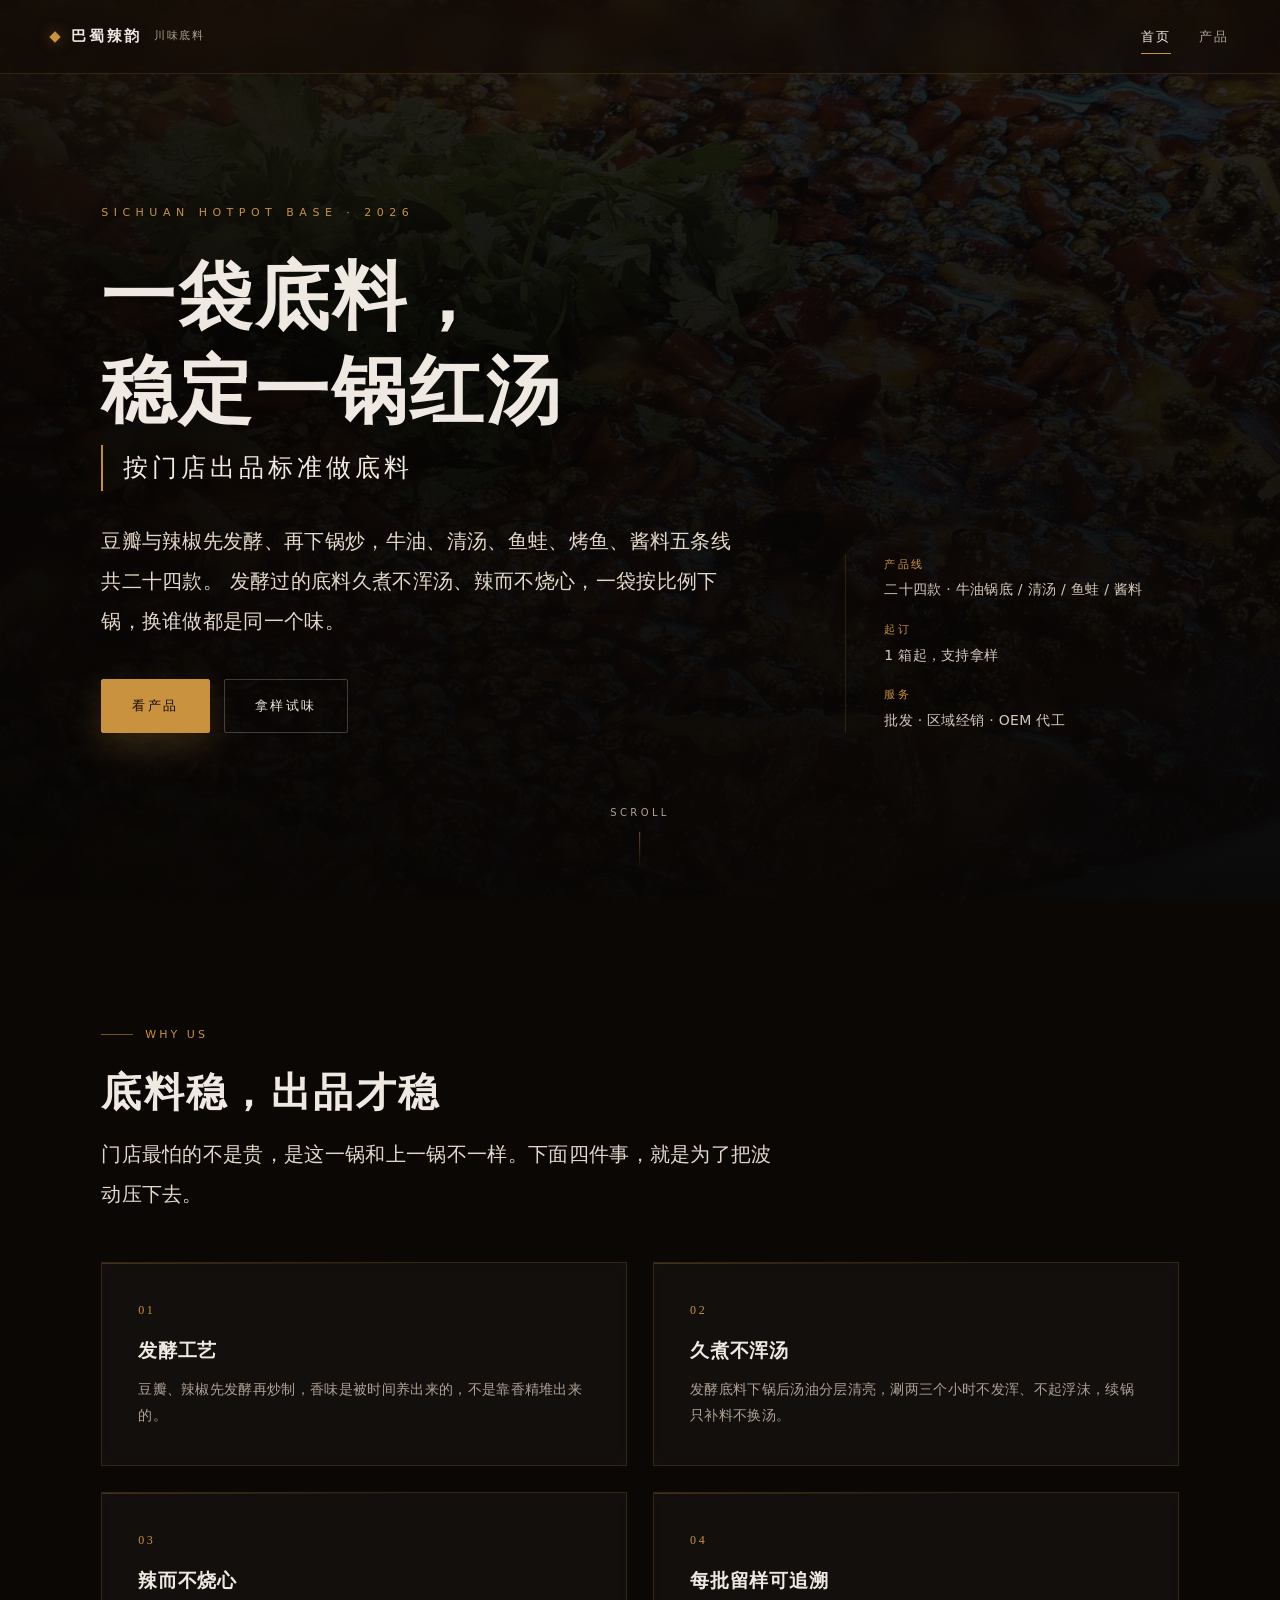
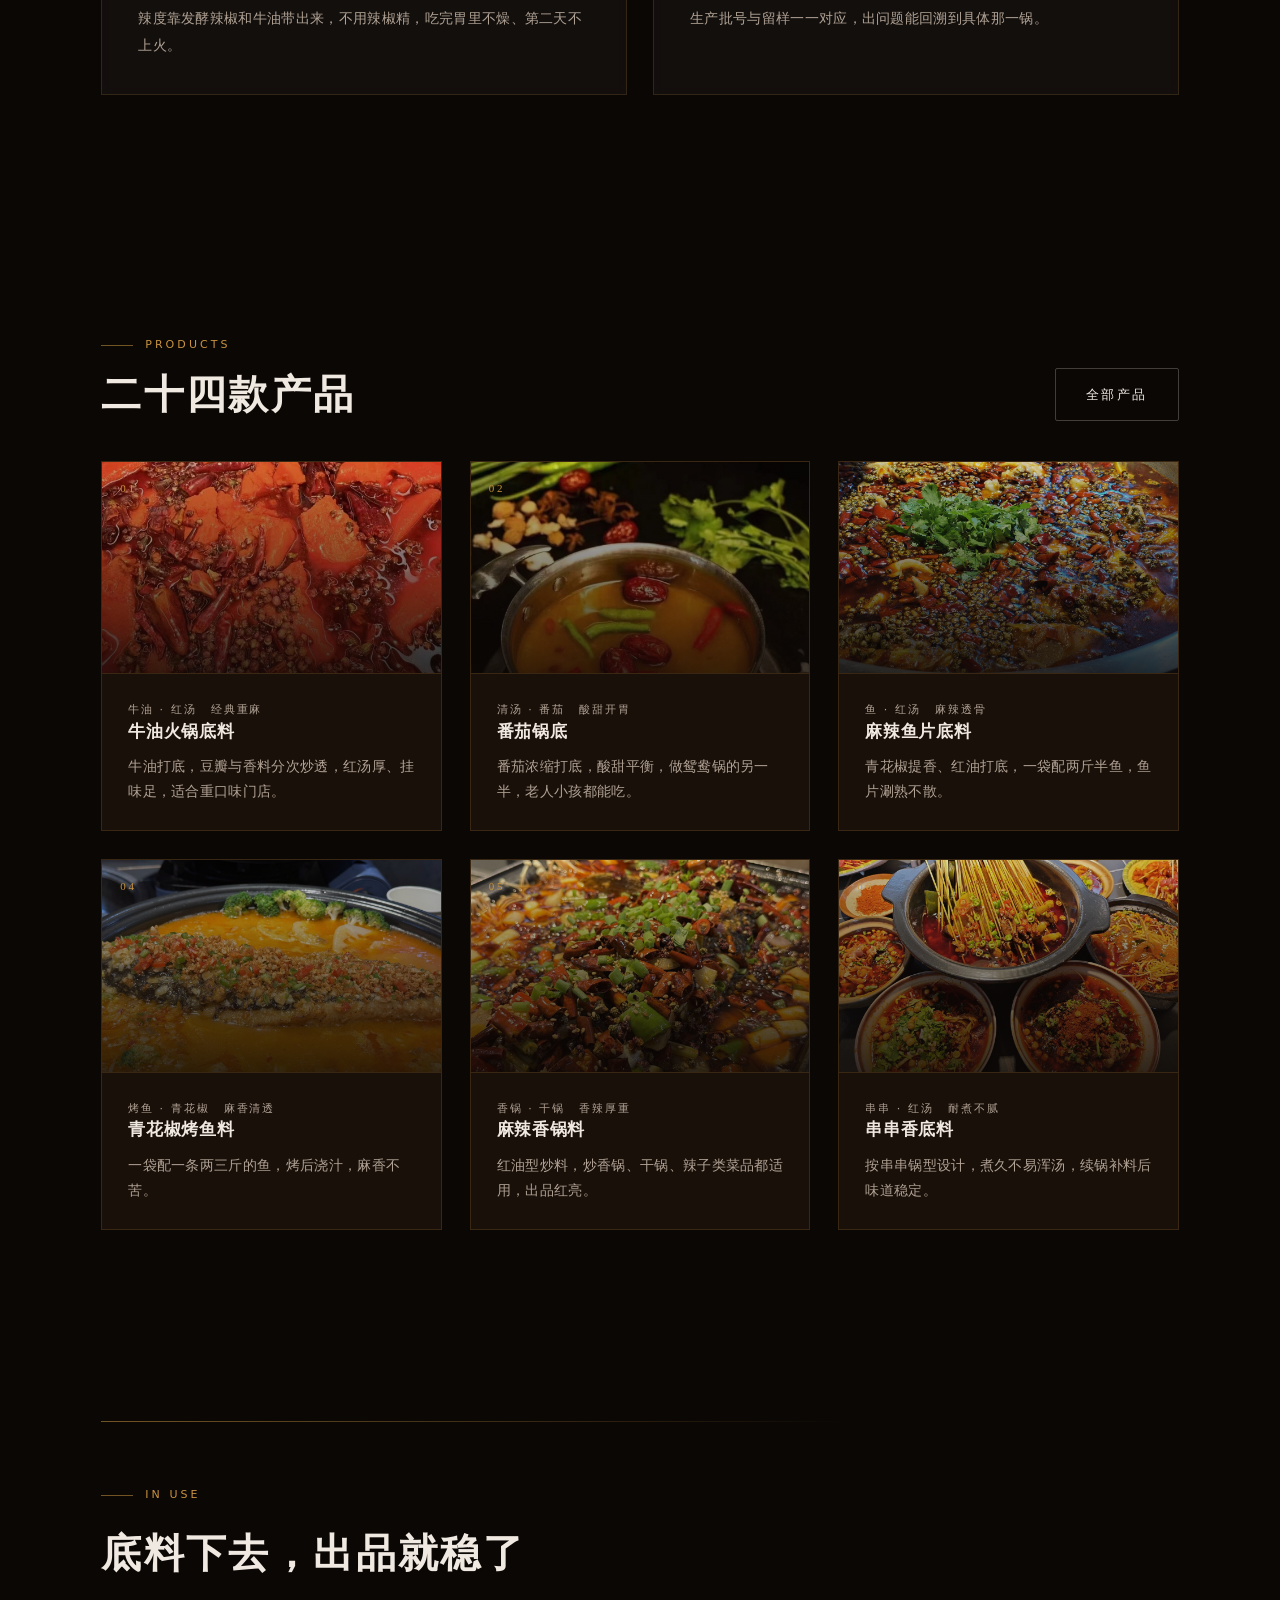
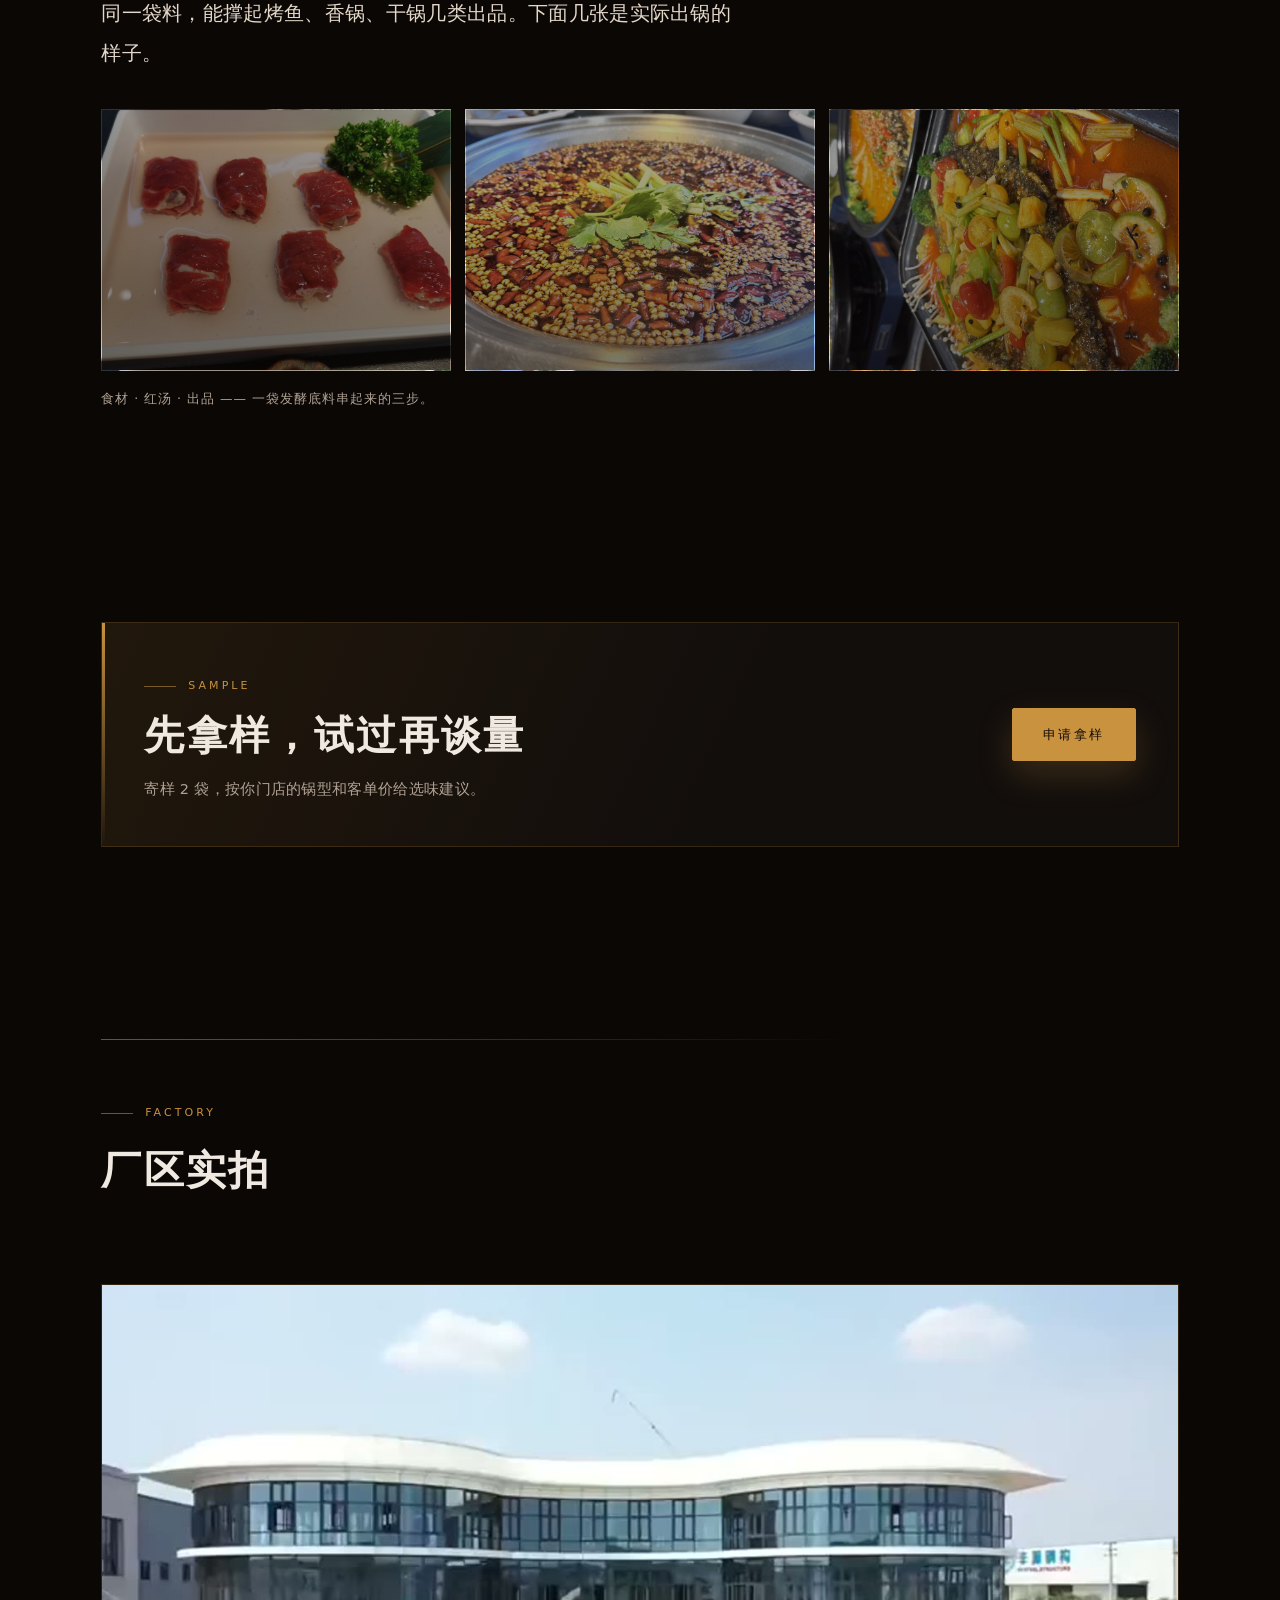
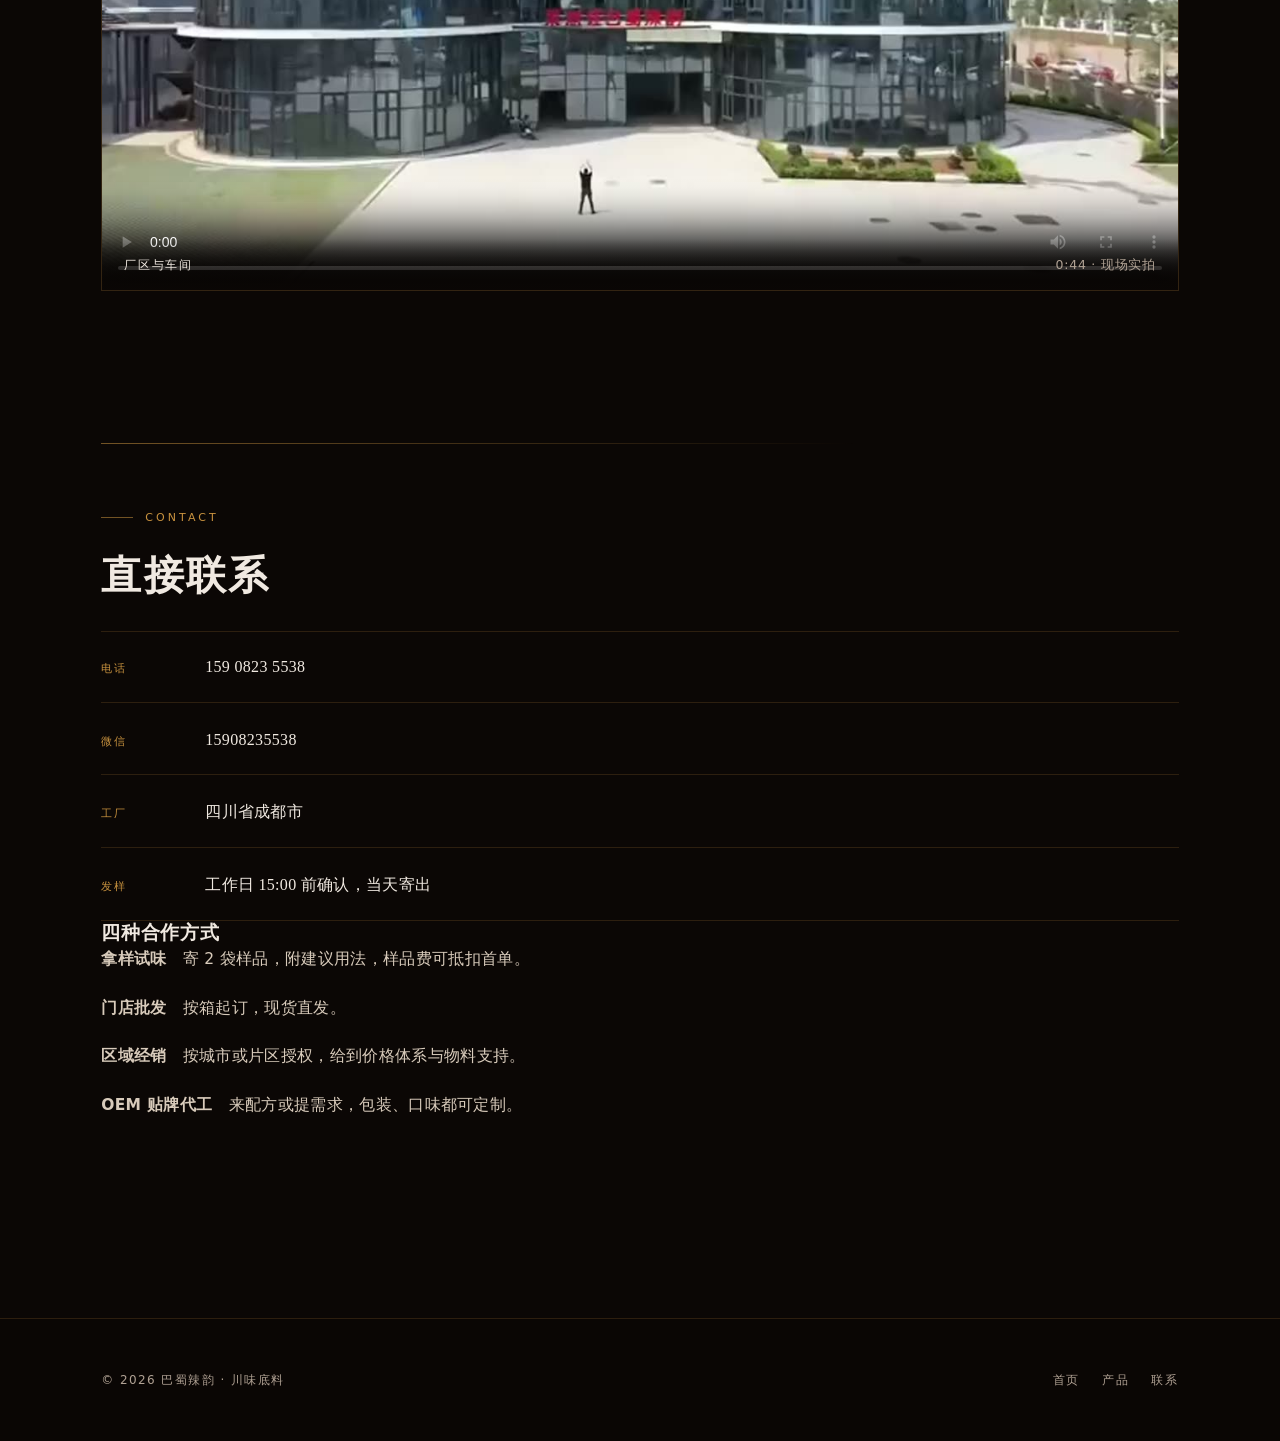
==== commit 3eb5a8bf: "精简为首页与产品两页，工厂视频和联系方式下移首页底部" ====
--- a/index.html
+++ b/index.html
@@ -19,9 +19,6 @@
   <nav class="nav">
     <a href="index.html" class="active">首页</a>
     <a href="work.html">产品</a>
-    <a href="life.html">应用</a>
-    <a href="about.html">工厂</a>
-    <a href="contact.html">合作</a>
   </nav>
 </header>
 
@@ -39,7 +36,7 @@
         </p>
         <div class="hero-actions reveal d4">
           <a class="btn btn--gold" href="work.html">看产品</a>
-          <a class="btn" href="contact.html">拿样试味</a>
+          <a class="btn" href="#contact">拿样试味</a>
         </div>
       </div>
 
@@ -188,7 +185,47 @@
           <h2 style="margin-bottom:14px;">先拿样，试过再谈量</h2>
           <p class="muted" style="margin:0; font-size:14.5px;">寄样 2 袋，按你门店的锅型和客单价给选味建议。</p>
         </div>
-        <a class="btn btn--gold" href="contact.html">申请拿样</a>
+        <a class="btn btn--gold" href="#contact">申请拿样</a>
+      </div>
+    </div>
+  </section>
+
+  <!-- ===== 厂区实拍 ===== -->
+  <section class="section section--tight">
+    <div class="wrap">
+      <hr class="rule reveal" style="margin-bottom:54px;">
+      <p class="eyebrow reveal">Factory</p>
+      <h2 class="reveal d1" style="margin-bottom:14px;">厂区实拍</h2>
+      <p class="lead reveal d2" style="max-width:620px; margin-bottom:34px;">
+        四十来秒，从厂区门口到车间，手机随手拍的，没做广告片那一套。
+      </p>
+      <div class="video-block reveal">
+        <video src="assets/factory-tour.mp4" poster="assets/factory-poster.jpg" controls preload="metadata" playsinline></video>
+        <div class="cap"><b>厂区与车间</b><span>0:44 · 现场实拍</span></div>
+      </div>
+    </div>
+  </section>
+
+  <!-- ===== 联系方式 ===== -->
+  <section class="section section--tight" id="contact">
+    <div class="wrap" style="scroll-margin-top:90px;">
+      <hr class="rule reveal" style="margin-bottom:54px;">
+      <p class="eyebrow reveal">Contact</p>
+      <h2 class="reveal d1" style="margin-bottom:30px;">直接联系</h2>
+      <div class="contact-cols">
+        <ul class="info-list reveal d1">
+          <li><span>电话</span><a href="tel:+8615908235538">159 0823 5538</a></li>
+          <li><span>微信</span><b>15908235538</b></li>
+          <li><span>工厂</span><b>四川省成都市</b></li>
+          <li><span>发样</span><b>工作日 15:00 前确认，当天寄出</b></li>
+        </ul>
+        <div class="reveal d2 contact-note">
+          <h3>四种合作方式</h3>
+          <p><b>拿样试味</b>　寄 2 袋样品，附建议用法，样品费可抵扣首单。</p>
+          <p><b>门店批发</b>　按箱起订，现货直发。</p>
+          <p><b>区域经销</b>　按城市或片区授权，给到价格体系与物料支持。</p>
+          <p><b>OEM 贴牌代工</b>　来配方或提需求，包装、口味都可定制。</p>
+        </div>
       </div>
     </div>
   </section>
@@ -198,10 +235,9 @@
   <div class="wrap footer-inner">
     <p>© 2026 巴蜀辣韵 · 川味底料</p>
     <div class="links">
+      <a href="index.html">首页</a>
       <a href="work.html">产品</a>
-      <a href="life.html">应用</a>
-      <a href="about.html">工厂</a>
-      <a href="contact.html">合作</a>
+      <a href="#contact">联系</a>
     </div>
   </div>
 </footer>
@@ -216,7 +252,7 @@
 
 
 
-
-
-
-
+
+
+
+
--- a/assets/style.css
+++ b/assets/style.css
@@ -5,17 +5,17 @@
    ========================================================= */
 
 :root{
-  --ink:#050f1a;
-  --navy:#0a1b2a;
-  --navy-2:#0f2637;
-  --gold:#c6a15b;
-  --gold-soft:rgba(198,161,91,.55);
-  --text:#e9eff5;
-  --muted:#93a5b5;
-  --line:rgba(198,161,91,.18);
+  --ink:#0b0705;
+  --navy:#180f09;
+  --navy-2:#241610;
+  --gold:#c8923f;
+  --gold-soft:rgba(200,146,63,.55);
+  --text:#f0e9e1;
+  --muted:#b0a294;
+  --line:rgba(200,146,63,.18);
   --card:rgba(255,255,255,.035);
   /* 缺图时的占位斜纹，图片一旦存在就会被覆盖 */
-  --ph:repeating-linear-gradient(135deg,rgba(198,161,91,.055) 0 1px,transparent 1px 20px);
+  --ph:repeating-linear-gradient(135deg,rgba(200,146,63,.055) 0 1px,transparent 1px 20px);
   --serif:"Noto Serif SC","Songti SC","Source Han Serif SC",Georgia,"Times New Roman",serif;
   --sans:"Noto Sans SC","PingFang SC","Microsoft YaHei",system-ui,-apple-system,"Segoe UI",sans-serif;
   --ease:cubic-bezier(.22,.61,.36,1);
@@ -53,20 +53,20 @@
   content:"";
   position:absolute; inset:0;
   background-image:
-    radial-gradient(110% 75% at 16% 0%, rgba(198,161,91,.10), transparent 52%),
-    linear-gradient(90deg, rgba(5,15,26,.78) 0%, rgba(5,15,26,.50) 45%, rgba(5,15,26,.38) 100%),
-    linear-gradient(180deg, rgba(5,15,26,.55) 0%, rgba(5,15,26,.72) 45%, rgba(5,15,26,.92) 100%),
+    radial-gradient(110% 75% at 16% 0%, rgba(200,146,63,.10), transparent 52%),
+    linear-gradient(90deg, rgba(11,7,5,.80) 0%, rgba(11,7,5,.54) 45%, rgba(11,7,5,.46) 100%),
+    linear-gradient(180deg, rgba(11,7,5,.60) 0%, rgba(11,7,5,.78) 45%, rgba(11,7,5,.94) 100%),
     linear-gradient(rgba(255,255,255,.024) 1px, transparent 1px),
     linear-gradient(90deg, rgba(255,255,255,.024) 1px, transparent 1px);
   background-size:auto,auto,auto,72px 72px,72px 72px;
   background-position:center;
 }
 
-body[data-page="home"]    .bg{background-image:url("bg-home.jpg"),linear-gradient(160deg,#0a1f31,#050f1a 65%);}
-body[data-page="about"]   .bg{background-image:url("bg-about.jpg"),linear-gradient(160deg,#0b2233,#050f1a 70%);}
-body[data-page="work"]    .bg{background-image:url("bg-work.jpg"),linear-gradient(160deg,#081a29,#050f1a 70%);}
-body[data-page="life"]    .bg{background-image:url("bg-life.jpg"),linear-gradient(160deg,#0a1d2c,#050f1a 70%);}
-body[data-page="contact"] .bg{background-image:url("bg-contact.jpg"),linear-gradient(160deg,#0a1b2a,#050f1a 72%);}
+body[data-page="home"]    .bg{background-image:url("bg-home.jpg"),linear-gradient(160deg,#1c110a,#0b0705 65%);}
+body[data-page="about"]   .bg{background-image:url("bg-about.jpg"),linear-gradient(160deg,#1e130b,#0b0705 70%);}
+body[data-page="work"]    .bg{background-image:url("bg-work.jpg"),linear-gradient(160deg,#191009,#0b0705 70%);}
+body[data-page="life"]    .bg{background-image:url("bg-life.jpg"),linear-gradient(160deg,#1a110a,#0b0705 70%);}
+body[data-page="contact"] .bg{background-image:url("bg-contact.jpg"),linear-gradient(160deg,#180f09,#0b0705 72%);}
 
 /* ---------- 顶部导航 ---------- */
 .site-header{
@@ -75,13 +75,13 @@
   gap:24px;
   height:74px;
   padding:0 clamp(20px,4vw,56px);
-  background:rgba(6,17,28,.55);
+  background:rgba(18,10,7,.55);
   -webkit-backdrop-filter:blur(14px) saturate(120%);
   backdrop-filter:blur(14px) saturate(120%);
   border-bottom:1px solid var(--line);
 }
 .site-header.is-solid{
-  background:rgba(6,17,28,.82);
+  background:rgba(18,10,7,.82);
   box-shadow:0 12px 30px rgba(0,0,0,.28);
 }
 .brand{
@@ -96,7 +96,7 @@
   display:block; width:8px; height:8px;
   background:var(--gold);
   transform:rotate(45deg);
-  box-shadow:0 0 14px rgba(198,161,91,.55);
+  box-shadow:0 0 14px rgba(200,146,63,.55);
 }
 .brand span{
   font-family:var(--sans); font-size:11px; font-weight:300;
@@ -148,8 +148,8 @@
 h1{font-size:clamp(38px,6.4vw,74px); letter-spacing:.04em;}
 h2{font-size:clamp(26px,3.4vw,40px); letter-spacing:.06em;}
 h3{font-size:19px; letter-spacing:.04em;}
-p{margin:0 0 20px; color:#c8d4e0; font-size:15.5px;}
-.lead{font-size:clamp(17px,1.6vw,20px); line-height:2; color:#d5dfe9; font-weight:300;}
+p{margin:0 0 20px; color:#d8cbbb; font-size:15.5px;}
+.lead{font-size:clamp(17px,1.6vw,20px); line-height:2; color:#e3d7c9; font-weight:300;}
 .muted{color:var(--muted);}
 .rule{width:100%; height:1px; background:linear-gradient(90deg,var(--gold-soft),transparent 70%); border:0; margin:0;}
 
@@ -178,7 +178,7 @@
 .hero .tagline{
   font-family:var(--serif);
   font-size:clamp(18px,2.1vw,25px);
-  color:#eef3f8; letter-spacing:.16em;
+  color:#f2eae1; letter-spacing:.16em;
   margin:0 0 30px;
   padding-left:20px;
   border-left:2px solid var(--gold);
@@ -190,15 +190,15 @@
   padding:14px 30px;
   font-size:12.5px; letter-spacing:.2em;
   text-decoration:none; color:var(--text);
-  border:1px solid rgba(233,239,245,.24);
+  border:1px solid rgba(240,233,225,.24);
   border-radius:2px;
   background:transparent;
   transition:background .4s var(--ease),border-color .4s,color .4s,transform .4s;
 }
 .btn:hover{border-color:var(--gold-soft); transform:translateY(-2px);}
 .btn--gold{
-  background:var(--gold); border-color:var(--gold); color:#0a1724; font-weight:500;
-  box-shadow:0 14px 34px rgba(198,161,91,.22);
+  background:var(--gold); border-color:var(--gold); color:#140c06; font-weight:500;
+  box-shadow:0 14px 34px rgba(200,146,63,.22);
 }
 .btn--gold:hover{background:#d8b676; border-color:#d8b676;}
 
@@ -211,7 +211,7 @@
   font-size:10.5px; letter-spacing:.24em; text-transform:uppercase;
   color:var(--gold); margin-bottom:4px; font-weight:400;
 }
-.hero-aside dd{margin:0; font-size:14px; color:#cbd7e2; line-height:1.7;}
+.hero-aside dd{margin:0; font-size:14px; color:#d6c9ba; line-height:1.7;}
 
 .scroll-hint{
   position:absolute; left:50%; bottom:30px; transform:translateX(-50%);
@@ -232,11 +232,11 @@
   border:1px solid var(--line);
 }
 .stat{
-  background:rgba(8,22,34,.62);
+  background:rgba(22,13,8,.62);
   padding:clamp(24px,3vw,36px);
   transition:background .4s var(--ease);
 }
-.stat:hover{background:rgba(14,36,52,.7);}
+.stat:hover{background:rgba(38,22,14,.7);}
 .stat b{
   display:block; font-family:var(--serif); font-weight:600;
   font-size:clamp(30px,3.6vw,42px); color:var(--text); line-height:1.1;
@@ -262,7 +262,7 @@
   background:linear-gradient(90deg,var(--gold-soft),transparent 60%);
   opacity:.5; transition:opacity .5s;
 }
-.card:hover{transform:translateY(-6px); border-color:rgba(198,161,91,.4); background:rgba(255,255,255,.06);}
+.card:hover{transform:translateY(-6px); border-color:rgba(200,146,63,.4); background:rgba(255,255,255,.06);}
 .card:hover::before{opacity:1;}
 .card .num{
   font-family:var(--serif); font-size:12px; color:var(--gold);
@@ -287,7 +287,7 @@
   position:relative;
   aspect-ratio:4/5;
   border:1px solid var(--line);
-  background-image:url("portrait.jpg"),var(--ph),linear-gradient(180deg,rgba(198,161,91,.10),rgba(5,15,26,.6));
+  background-image:url("portrait.jpg"),var(--ph),linear-gradient(180deg,rgba(200,146,63,.10),rgba(11,7,5,.6));
   background-size:cover; background-position:center;
   overflow:hidden;
 }
@@ -299,8 +299,8 @@
   position:absolute; left:0; right:0; bottom:0;
   display:flex; flex-direction:column; align-items:flex-start; gap:3px;
   padding:34px 20px 18px;
-  background:linear-gradient(180deg,transparent,rgba(5,15,26,.9) 65%);
-  color:#cfdae5; font-size:11px; letter-spacing:.16em; line-height:1.6;
+  background:linear-gradient(180deg,transparent,rgba(11,7,5,.9) 65%);
+  color:#d9ccbd; font-size:11px; letter-spacing:.16em; line-height:1.6;
 }
 .portrait .ph b{color:var(--gold); font-family:var(--serif); font-size:10.5px; letter-spacing:.3em; font-weight:500;}
 
@@ -308,17 +308,17 @@
 .timeline{position:relative; padding-left:28px;}
 .timeline::before{
   content:""; position:absolute; left:5px; top:6px; bottom:6px; width:1px;
-  background:linear-gradient(180deg,var(--gold-soft),rgba(198,161,91,.05));
+  background:linear-gradient(180deg,var(--gold-soft),rgba(200,146,63,.05));
 }
 .tl-item{position:relative; padding:0 0 clamp(28px,3.4vw,42px);}
 .tl-item::before{
   content:""; position:absolute; left:-27px; top:8px;
   width:9px; height:9px; border-radius:50%;
   background:var(--ink); border:1px solid var(--gold);
-  box-shadow:0 0 0 4px rgba(198,161,91,.08);
+  box-shadow:0 0 0 4px rgba(200,146,63,.08);
   transition:box-shadow .4s,background .4s;
 }
-.tl-item:hover::before{background:var(--gold); box-shadow:0 0 0 6px rgba(198,161,91,.14);}
+.tl-item:hover::before{background:var(--gold); box-shadow:0 0 0 6px rgba(200,146,63,.14);}
 .tl-item time{
   display:block; font-size:11px; letter-spacing:.2em; color:var(--gold);
   margin-bottom:8px; text-transform:uppercase;
@@ -329,18 +329,18 @@
 /* ---------- 标签 ---------- */
 .tags{display:flex; flex-wrap:wrap; gap:10px; margin-top:8px;}
 .tag{
-  padding:7px 14px; border:1px solid rgba(233,239,245,.16);
-  font-size:12px; letter-spacing:.1em; color:#bccbd8;
+  padding:7px 14px; border:1px solid rgba(240,233,225,.16);
+  font-size:12px; letter-spacing:.1em; color:#c9bbac;
   transition:border-color .35s,color .35s,background .35s;
 }
-.tag:hover{border-color:var(--gold-soft); color:var(--text); background:rgba(198,161,91,.06);}
+.tag:hover{border-color:var(--gold-soft); color:var(--text); background:rgba(200,146,63,.06);}
 
 /* ---------- 能力条 ---------- */
 .skills{display:grid; gap:22px; margin-top:6px;}
 .skill .row{display:flex; justify-content:space-between; align-items:baseline; margin-bottom:9px;}
-.skill .row span{font-size:13px; letter-spacing:.1em; color:#cfdae5;}
+.skill .row span{font-size:13px; letter-spacing:.1em; color:#d9ccbd;}
 .skill .row em{font-style:normal; font-size:11px; color:var(--muted); letter-spacing:.14em;}
-.bar{height:2px; background:rgba(233,239,245,.10); position:relative; overflow:hidden;}
+.bar{height:2px; background:rgba(240,233,225,.10); position:relative; overflow:hidden;}
 .bar i{
   position:absolute; left:0; top:0; height:100%; width:0;
   background:linear-gradient(90deg,var(--gold),#e6cf9c);
@@ -351,18 +351,18 @@
 .works{display:grid; grid-template-columns:repeat(auto-fit,minmax(300px,1fr)); gap:clamp(18px,2.4vw,28px);}
 .work{
   position:relative; display:block; text-decoration:none; color:inherit;
-  border:1px solid var(--line); overflow:hidden; background:#0a1a27;
+  border:1px solid var(--line); overflow:hidden; background:#1a100a;
   transition:transform .55s var(--ease),border-color .55s;
 }
-.work:hover{transform:translateY(-6px); border-color:rgba(198,161,91,.45);}
+.work:hover{transform:translateY(-6px); border-color:rgba(200,146,63,.45);}
 .work .thumb{
   position:relative; aspect-ratio:16/10;
-  background-color:#0d2133; background-position:center; background-size:cover;
+  background-color:#1a100a; background-position:center; background-size:cover;
   transition:transform .8s var(--ease),filter .6s;
 }
 .work .thumb::after{
   content:""; position:absolute; inset:0;
-  background:linear-gradient(180deg,rgba(5,15,26,.15),rgba(5,15,26,.82));
+  background:linear-gradient(180deg,rgba(11,7,5,.15),rgba(11,7,5,.82));
   transition:opacity .6s;
 }
 .work:hover .thumb{transform:scale(1.04); filter:saturate(1.05);}
@@ -377,12 +377,12 @@
 .work p{margin:12px 0 0; font-size:13.5px; color:var(--muted); line-height:1.85;}
 
 /* 作品缩略图占位：把同名图片放进 assets/ 即可替换 */
-.work .thumb.t1{background-image:url("work-1.jpg"),var(--ph);}
-.work .thumb.t2{background-image:url("work-2.jpg"),var(--ph);}
-.work .thumb.t3{background-image:url("work-3.jpg"),var(--ph);}
-.work .thumb.t4{background-image:url("work-4.jpg"),var(--ph);}
-.work .thumb.t5{background-image:url("work-5.jpg"),var(--ph);}
-.work .thumb.t6{background-image:url("work-6.jpg"),var(--ph);}
+.work .thumb.t1{background-image:url("show-4.jpg"),var(--ph);}
+.work .thumb.t2{background-image:url("show-5.jpg"),var(--ph);}
+.work .thumb.t3{background-image:url("show-6.jpg"),var(--ph);}
+.work .thumb.t4{background-image:url("show-1.jpg"),var(--ph);}
+.work .thumb.t5{background-image:url("show-2.jpg"),var(--ph);}
+.work .thumb.t6{background-image:url("show-3.jpg"),var(--ph);}
 
 /* ---------- 日常图集 ---------- */
 .gallery{
@@ -392,20 +392,20 @@
 }
 .gallery .shot{
   position:relative; overflow:hidden; aspect-ratio:4/3;
-  border:1px solid rgba(233,239,245,.10);
-  background-color:#0d2133; background-position:center; background-size:cover;
+  border:1px solid rgba(240,233,225,.10);
+  background-color:#1a100a; background-position:center; background-size:cover;
   transition:transform .6s var(--ease),border-color .6s;
 }
 .gallery .shot:hover{transform:scale(1.02); border-color:var(--gold-soft); z-index:3;}
 .gallery .shot::after{
   content:""; position:absolute; inset:0;
-  background:linear-gradient(180deg,rgba(5,15,26,.28),rgba(5,15,26,.55));
+  background:linear-gradient(180deg,rgba(11,7,5,.28),rgba(11,7,5,.55));
   transition:opacity .5s;
 }
 .gallery .shot:hover::after{opacity:.45;}
-.gallery .g1{background-image:url("life-1.jpg"),var(--ph);}
-.gallery .g2{background-image:url("life-2.jpg"),var(--ph);}
-.gallery .g3{background-image:url("life-3.jpg"),var(--ph);}
+.gallery .g1{background-image:url("food-beef.jpg"),var(--ph);}
+.gallery .g2{background-image:url("food-beef-cube.jpg"),var(--ph);}
+.gallery .g3{background-image:url("food-rumen.jpg"),var(--ph);}
 
 /* ---------- 联系 ---------- */
 .contact-grid{
@@ -424,17 +424,17 @@
 }
 .info-list li a:hover{color:var(--gold);}
 
-.form{display:grid; gap:16px; border:1px solid var(--line); background:rgba(255,255,255,.03); padding:clamp(24px,3.2vw,36px);}
+.form{display:grid; gap:16px; border:1px solid var(--line); background:rgba(11,7,5,.46); padding:clamp(24px,3.2vw,36px);}
 .field{display:grid; gap:8px;}
 .field label{font-size:11px; letter-spacing:.2em; text-transform:uppercase; color:var(--muted);}
 .field input,.field textarea{
   width:100%; padding:13px 14px;
-  background:rgba(5,15,26,.55); border:1px solid rgba(233,239,245,.14);
+  background:rgba(11,7,5,.55); border:1px solid rgba(240,233,225,.14);
   color:var(--text); font-family:var(--sans); font-size:14px; font-weight:300;
   border-radius:2px; outline:none;
   transition:border-color .3s,background .3s;
 }
-.field input:focus,.field textarea:focus{border-color:var(--gold-soft); background:rgba(5,15,26,.75);}
+.field input:focus,.field textarea:focus{border-color:var(--gold-soft); background:rgba(11,7,5,.75);}
 .field textarea{resize:vertical; min-height:128px; line-height:1.8;}
 .form .btn{justify-self:start; margin-top:6px; cursor:pointer;}
 .form-note{font-size:12px; color:var(--muted); line-height:1.8; margin:0;}
@@ -444,7 +444,7 @@
   margin-top:clamp(60px,8vw,110px);
   padding:clamp(34px,4vw,50px) 0;
   border-top:1px solid var(--line);
-  background:rgba(4,12,20,.55);
+  background:rgba(12,7,5,.55);
 }
 .footer-inner{display:flex; justify-content:space-between; align-items:center; gap:24px; flex-wrap:wrap;}
 .footer-inner p{margin:0; font-size:12px; letter-spacing:.12em; color:var(--muted);}
@@ -485,7 +485,7 @@
     position:fixed; inset:64px 0 auto 0;
     flex-direction:column; align-items:flex-start; gap:0;
     padding:12px clamp(20px,5vw,32px) 22px;
-    background:rgba(6,17,28,.96);
+    background:rgba(18,10,7,.96);
     border-bottom:1px solid var(--line);
     transform:translateY(-130%);
     transition:transform .45s var(--ease);
@@ -493,7 +493,7 @@
     backdrop-filter:blur(16px);
   }
   .nav.open{transform:none;}
-  .nav a{width:100%; padding:14px 0; border-bottom:1px solid rgba(233,239,245,.06); font-size:13px;}
+  .nav a{width:100%; padding:14px 0; border-bottom:1px solid rgba(240,233,225,.06); font-size:13px;}
   .nav a::after{display:none;}
   body.nav-open{overflow:hidden;}
 
@@ -508,3 +508,195 @@
 }
 
 
+
+
+/* ---------- 产品卡里的规格行 ---------- */
+.spec{
+  margin:16px 0 0 !important;
+  padding-top:13px;
+  border-top:1px solid rgba(240,233,225,.08);
+  font-size:12px !important;
+  letter-spacing:.06em;
+  color:#b8a48c !important;
+  line-height:1.7;
+}
+
+/* ---------- CTA 横条 ---------- */
+.cta-band{
+  position:relative; overflow:hidden;
+  display:flex; justify-content:space-between; align-items:center;
+  gap:clamp(20px,3vw,40px); flex-wrap:wrap;
+  padding:clamp(28px,3.6vw,44px) clamp(24px,3.4vw,42px);
+  border:1px solid var(--line);
+  background:linear-gradient(115deg,rgba(200,146,63,.12),rgba(255,255,255,.03) 58%);
+}
+.cta-band::before{
+  content:""; position:absolute; left:0; top:0; bottom:0; width:3px;
+  background:linear-gradient(180deg,var(--gold),transparent);
+}
+
+/* ---------- 规格表 ---------- */
+.specs{
+  overflow-x:auto;
+  border:1px solid var(--line);
+  background:rgba(255,255,255,.03);
+  -webkit-backdrop-filter:blur(6px);
+  backdrop-filter:blur(6px);
+}
+.specs table{width:100%; border-collapse:collapse; min-width:660px;}
+.specs th{
+  text-align:left; padding:15px 20px; white-space:nowrap;
+  font-size:11px; letter-spacing:.16em; text-transform:uppercase; font-weight:400;
+  color:var(--gold); border-bottom:1px solid var(--line);
+}
+.specs td{
+  padding:15px 20px; white-space:nowrap;
+  font-size:13.5px; color:#d6c9ba;
+  border-bottom:1px solid rgba(240,233,225,.06);
+}
+.specs td:first-child{color:var(--text); font-family:var(--serif); font-size:15px;}
+.specs tbody tr:hover td{background:rgba(200,146,63,.06);}
+.specs tr:last-child td{border-bottom:0;}
+
+
+/* 4 项卡片走 2x2，避免最后一张落单 */
+.cards--4{grid-template-columns:repeat(2,minmax(0,1fr));}
+@media (max-width:760px){.cards--4{grid-template-columns:1fr;}}
+
+
+
+/* ---------- 四步流程 ---------- */
+.steps{display:grid; grid-template-columns:repeat(4,minmax(0,1fr)); border-top:1px solid var(--line);}
+.step{padding:26px clamp(14px,1.8vw,26px) 28px 0; border-right:1px solid rgba(240,233,225,.08);}
+.step:not(:first-child){padding-left:clamp(14px,1.8vw,26px);}
+.step:last-child{border-right:0;}
+.step time{display:block; font-size:11px; letter-spacing:.2em; text-transform:uppercase; color:var(--gold); margin-bottom:12px;}
+.step h3{font-size:16.5px; margin-bottom:9px;}
+.step p{margin:0; font-size:13.5px; line-height:1.95; color:#bcae9e;}
+@media (max-width:900px){
+  .steps{grid-template-columns:repeat(2,minmax(0,1fr));}
+  .step{border-bottom:1px solid rgba(240,233,225,.08);}
+  .step:nth-child(2n){border-right:0;}
+}
+@media (max-width:560px){
+  .steps{grid-template-columns:1fr;}
+  .step{border-right:0;}
+  .step:not(:first-child){padding-left:0;}
+}
+
+/* ---------- 竖图固定高度 ---------- */
+.portrait{height:clamp(380px,46vw,620px);}
+@media (max-width:900px){.portrait{height:clamp(320px,64vw,480px);}}
+
+/* ---------- 时间线面板 ---------- */
+.timeline{
+  padding:clamp(20px,2.6vw,32px) clamp(18px,2.4vw,30px) 8px 44px;
+  background:linear-gradient(100deg,rgba(11,7,5,.62),rgba(11,7,5,.30));
+  border:1px solid rgba(240,233,225,.07);
+}
+.timeline::before{left:21px; top:18px; bottom:22px;}
+.tl-item p{color:#bcae9e;}
+
+/* ---------- 表单细节 ---------- */
+.field input::placeholder,.field textarea::placeholder{color:rgba(240,233,225,.40);}
+
+/* ---------- 产品卡图位：按味型配图 ---------- */
+.work .thumb.p1{background-image:url("work-3.jpg"),var(--ph);}
+.work .thumb.p2{background-image:url("work-1.jpg"),var(--ph);}
+.work .thumb.p3{background-image:url("work-2.jpg"),var(--ph);}
+.work .thumb.p4{background-image:url("work-4.jpg"),var(--ph);}
+.work .thumb.p5{background-image:url("work-5.jpg"),var(--ph);}
+.work .thumb.p6{background-image:url("work-6.jpg"),var(--ph);}
+
+/* ---------- 首页场景图位：用特写，避免和产品卡重复 ---------- */
+.gallery .shot.q1{background-image:url("show-1.jpg"),var(--ph);}
+.gallery .shot.q2{background-image:url("show-2.jpg"),var(--ph);}
+.gallery .shot.q3{background-image:url("show-3.jpg"),var(--ph);}
+
+/* ---------- 20 款产品卡图位 ---------- */
+.work .thumb.p01{background-image:url("p01.jpg"),var(--ph);}
+.work .thumb.p02{background-image:url("p02.jpg"),var(--ph);}
+.work .thumb.p03{background-image:url("p03.jpg"),var(--ph);}
+.work .thumb.p04{background-image:url("p04.jpg"),var(--ph);}
+.work .thumb.p05{background-image:url("p05.jpg"),var(--ph);}
+.work .thumb.p06{background-image:url("p06.jpg"),var(--ph);}
+.work .thumb.p07{background-image:url("p07.jpg"),var(--ph);}
+.work .thumb.p08{background-image:url("p08.jpg"),var(--ph);}
+.work .thumb.p09{background-image:url("p09.jpg"),var(--ph);}
+.work .thumb.p10{background-image:url("p10.jpg"),var(--ph);}
+.work .thumb.p11{background-image:url("p11.jpg"),var(--ph);}
+.work .thumb.p12{background-image:url("p12.jpg"),var(--ph);}
+.work .thumb.p13{background-image:url("p13.jpg"),var(--ph);}
+.work .thumb.p14{background-image:url("p14.jpg"),var(--ph);}
+.work .thumb.p15{background-image:url("p15.jpg"),var(--ph);}
+.work .thumb.p16{background-image:url("p16.jpg"),var(--ph);}
+.work .thumb.p17{background-image:url("p17.jpg"),var(--ph);}
+.work .thumb.p18{background-image:url("p18.jpg"),var(--ph);}
+.work .thumb.p19{background-image:url("p19.jpg"),var(--ph);}
+.work .thumb.p20{background-image:url("p20.jpg"),var(--ph);}
+
+/* ---------- 四列产品网格 ---------- */
+.works--four{grid-template-columns:repeat(4,minmax(0,1fr));}
+@media (max-width:1100px){.works--four{grid-template-columns:repeat(3,minmax(0,1fr));}}
+@media (max-width:820px){.works--four{grid-template-columns:repeat(2,minmax(0,1fr));}}
+@media (max-width:560px){.works--four{grid-template-columns:1fr;}}
+
+/* ---------- 分组标题 ---------- */
+.group{
+  display:flex; align-items:flex-end; gap:clamp(14px,2vw,22px);
+  padding-top:clamp(20px,2.6vw,30px); margin-bottom:clamp(24px,3vw,34px);
+  border-top:1px solid var(--line);
+}
+.group-no{font-family:var(--serif); font-size:12px; letter-spacing:.24em; color:var(--gold); padding-bottom:4px;}
+.group h2{margin:0 0 7px; font-size:clamp(20px,2.3vw,27px);}
+.group p{margin:0; font-size:13px; line-height:1.8; color:var(--muted); max-width:520px;}
+.group-count{margin-left:auto; font-size:11px; letter-spacing:.2em; color:var(--muted); white-space:nowrap; padding-bottom:4px;}
+@media (max-width:560px){.group{flex-wrap:wrap;} .group-count{display:none;}}
+
+/* ---------- 竖版产品卡（酱料） ---------- */
+.work .thumb.tall{aspect-ratio:3/4;}
+
+
+/* 竖版酱料卡：顶部加深，压住原图残留文字 */
+.work .thumb.tall::after{
+  background:linear-gradient(180deg,rgba(11,7,5,.60) 0%,rgba(11,7,5,.16) 20%,rgba(11,7,5,.08) 58%,rgba(11,7,5,.90) 100%);
+}
+
+
+/* ---------- 新增产品图位 21-24 ---------- */
+.work .thumb.p21{background-image:url("p21.jpg"),var(--ph);}
+.work .thumb.p22{background-image:url("p22.jpg"),var(--ph);}
+.work .thumb.p23{background-image:url("p23.jpg"),var(--ph);}
+.work .thumb.p24{background-image:url("p24.jpg"),var(--ph);}
+
+/* ---------- 原料展示（工厂页） ---------- */
+.raws{display:grid; grid-template-columns:repeat(3,minmax(0,1fr)); gap:clamp(12px,1.6vw,20px);}
+@media (max-width:700px){.raws{grid-template-columns:1fr;}}
+.raw{position:relative; aspect-ratio:4/3; background-color:#1a100a; background-position:center; background-size:cover; overflow:hidden;}
+.raw::after{content:""; position:absolute; inset:0; background:linear-gradient(180deg,rgba(11,7,5,.10),rgba(11,7,5,.80));}
+.raw span{position:absolute; left:14px; bottom:12px; z-index:2; font-size:12px; letter-spacing:.12em; color:#efe5d8;}
+.raw.r1{background-image:url("raw-chili.jpg"),var(--ph);}
+.raw.r2{background-image:url("raw-pepper-red.jpg"),var(--ph);}
+.raw.r3{background-image:url("raw-pepper-green.jpg"),var(--ph);}
+
+/* ---------- 视频块 ---------- */
+.video-block{
+  position:relative; overflow:hidden; border:1px solid var(--line); background:#120c08;
+}
+.video-block video{display:block; width:100%; height:auto; aspect-ratio:16/9; object-fit:cover;}
+.video-block .cap{
+  position:absolute; left:0; right:0; bottom:0; padding:14px clamp(16px,2vw,22px);
+  display:flex; justify-content:space-between; align-items:flex-end; gap:16px;
+  background:linear-gradient(0deg,rgba(11,7,5,.90),rgba(11,7,5,.30) 70%,transparent);
+  font-size:12.5px; color:var(--muted); letter-spacing:.06em;
+}
+.video-block .cap b{color:var(--text); font-weight:500; letter-spacing:.14em; font-size:12px;}
+
+
+
+/* ---------- 三列产品网格 ---------- */
+.works--three{grid-template-columns:repeat(3,minmax(0,1fr));}
+@media (max-width:820px){.works--three{grid-template-columns:repeat(2,minmax(0,1fr));}}
+@media (max-width:560px){.works--three{grid-template-columns:1fr;}}
+
+
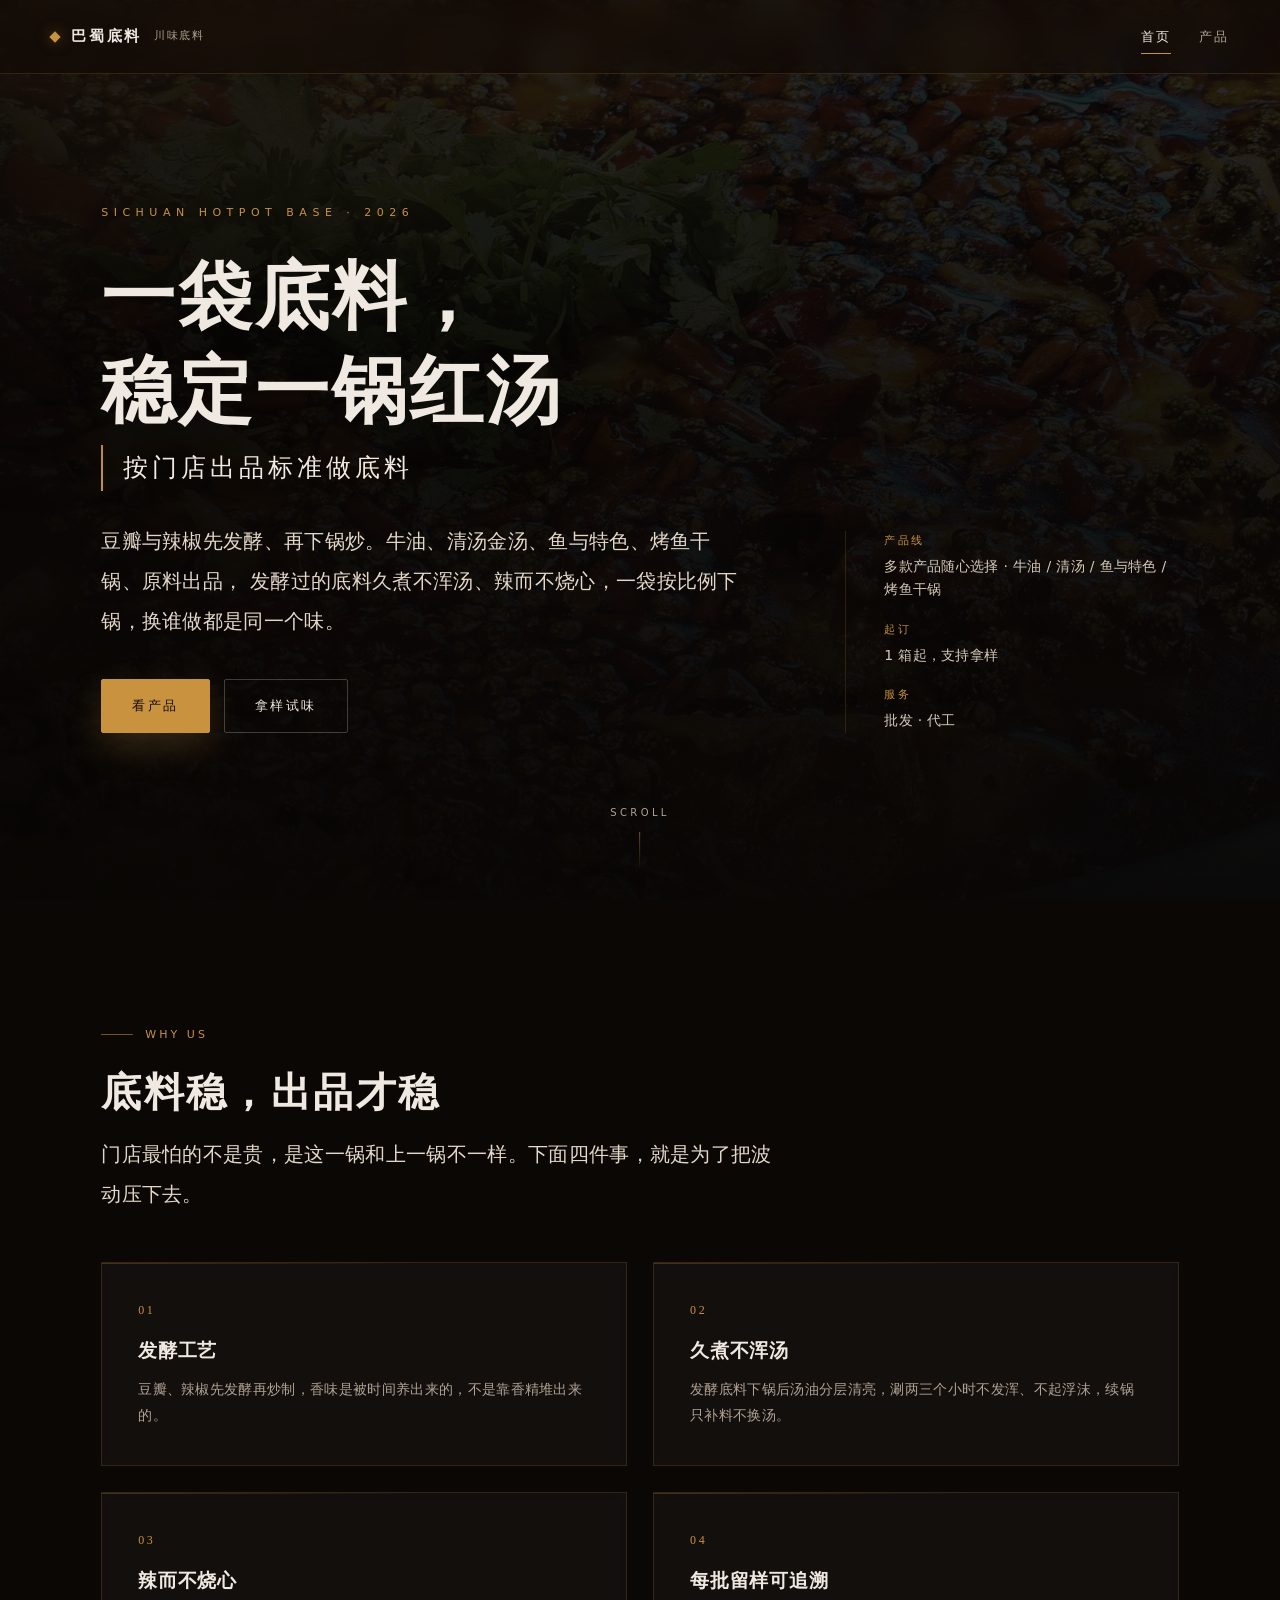
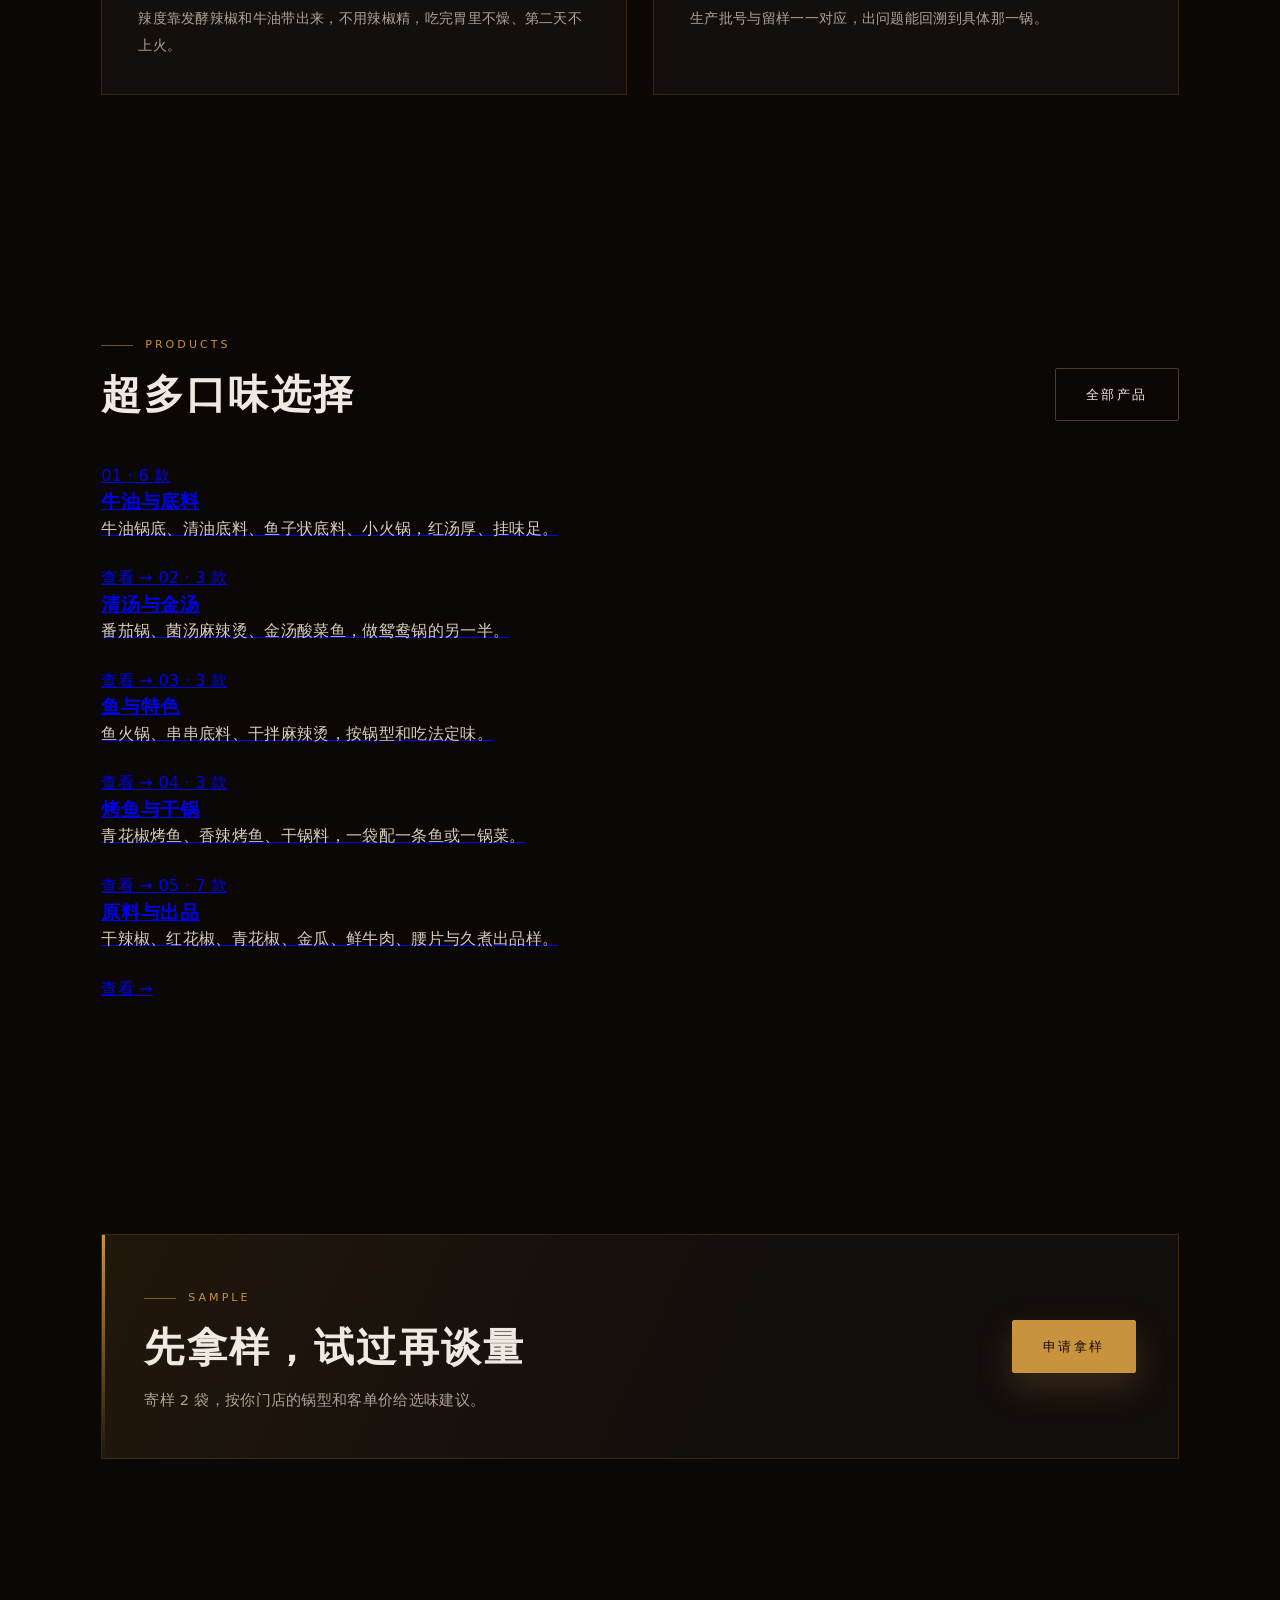
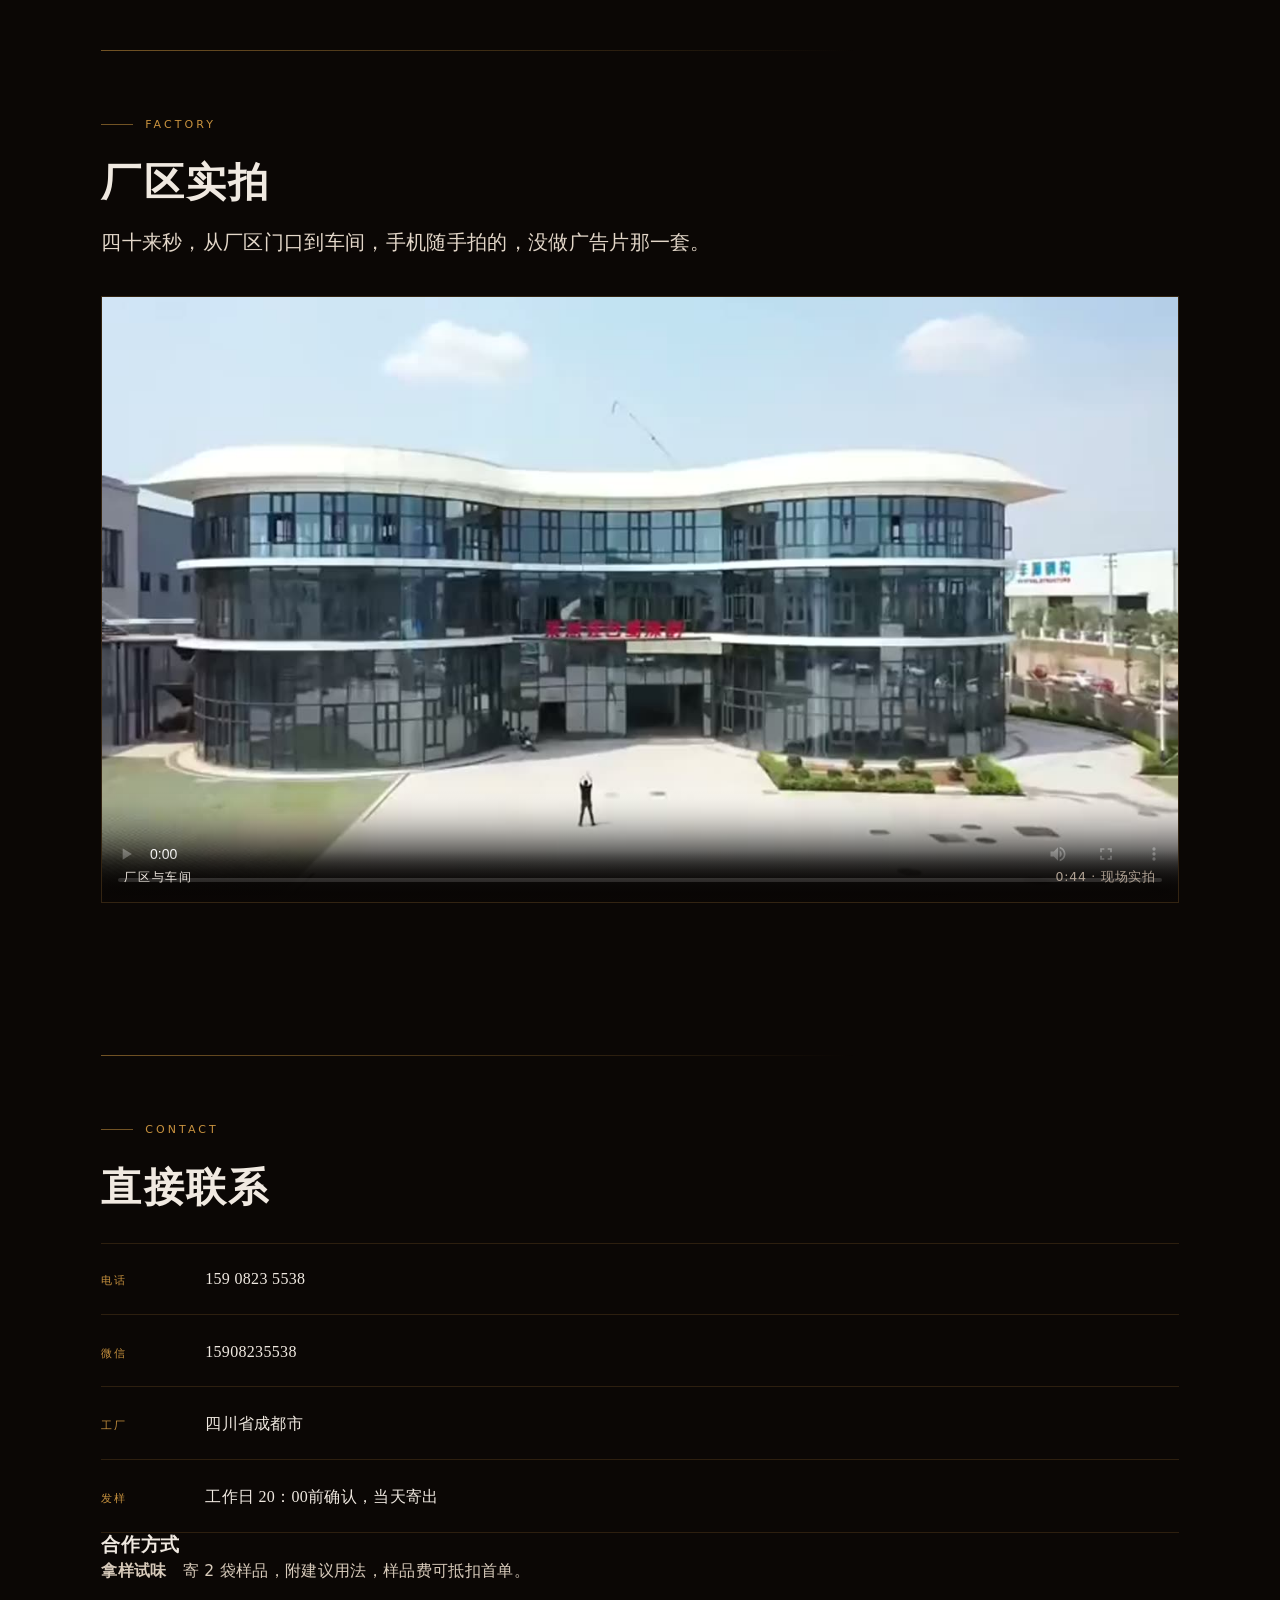
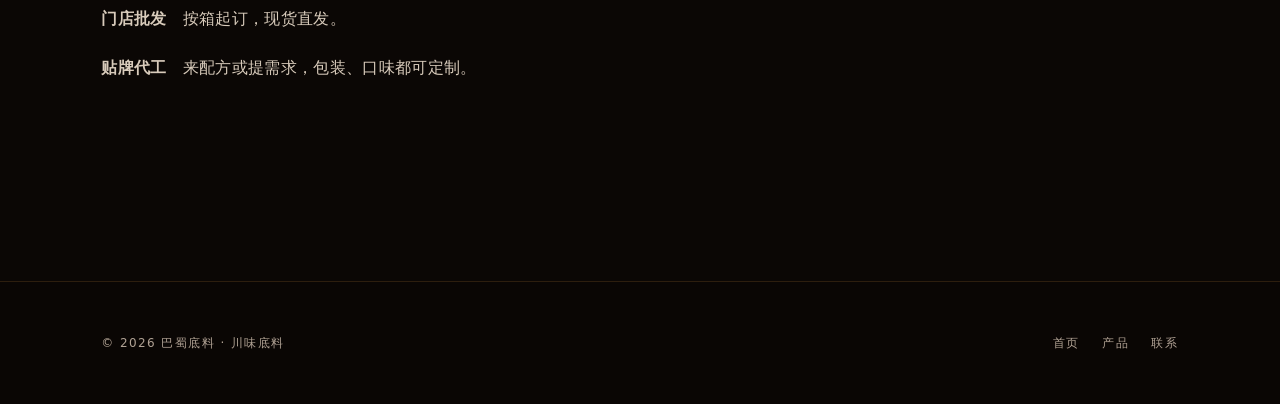
==== commit d0ec6707: "更新为巴蜀底料两页版：22 款实拍产品、手机适配" ====
--- a/index.html
+++ b/index.html
@@ -4,7 +4,7 @@
 <meta charset="UTF-8">
 <meta name="viewport" content="width=device-width, initial-scale=1.0">
 <title>川味底料 · 一袋稳定一锅红汤</title>
-<meta name="description" content="火锅底料、串串香底料、钵钵鸡底料供应：牛油锅底、清汤锅底、鱼蛙火锅、烤鱼干锅与风味酱共二十四款，按门店出品标准生产，支持拿样、批发与代工。">
+<meta name="description" content="火锅底料、串串底料、烤鱼干锅料供应：牛油锅底、清油底料、清汤金汤、鱼火锅、烤鱼干锅与原料出品共二十二款，发酵工艺久煮不浑汤、辣而不烧心，支持拿样、批发与代工。">
 <link rel="preconnect" href="https://miaoda.feishu.cn" crossorigin>
 <link rel="stylesheet" href="https://miaoda.feishu.cn/fonts/css2?family=Noto+Serif+SC:wght@400;600;700&family=Noto+Sans+SC:wght@300;400;500&display=swap">
 <link rel="stylesheet" href="assets/style.css">
@@ -14,7 +14,7 @@
 <div class="bg" aria-hidden="true"></div>
 
 <header class="site-header">
-  <a class="brand" href="index.html"><i></i>巴蜀辣韵<span>川味底料</span></a>
+  <a class="brand" href="index.html"><i></i>巴蜀底料<span>川味底料</span></a>
   <button class="nav-toggle" aria-label="展开导航" aria-expanded="false"><span></span><span></span><span></span></button>
   <nav class="nav">
     <a href="index.html" class="active">首页</a>
@@ -31,7 +31,7 @@
         <h1 class="reveal d1">一袋底料，<br>稳定一锅红汤</h1>
         <p class="tagline reveal d2">按门店出品标准做底料</p>
         <p class="lead reveal d3" style="max-width:640px;">
-          豆瓣与辣椒先发酵、再下锅炒，牛油、清汤、鱼蛙、烤鱼、酱料五条线共二十四款。
+          豆瓣与辣椒先发酵、再下锅炒。牛油、清汤金汤、鱼与特色、烤鱼干锅、原料出品，
           发酵过的底料久煮不浑汤、辣而不烧心，一袋按比例下锅，换谁做都是同一个味。
         </p>
         <div class="hero-actions reveal d4">
@@ -44,7 +44,7 @@
         <dl>
           <div>
             <dt>产品线</dt>
-            <dd>二十四款 · 牛油锅底 / 清汤 / 鱼蛙 / 酱料</dd>
+            <dd>多款产品随心选择 · 牛油 / 清汤 / 鱼与特色 / 烤鱼干锅</dd>
           </div>
           <div>
             <dt>起订</dt>
@@ -52,7 +52,7 @@
           </div>
           <div>
             <dt>服务</dt>
-            <dd>批发 · 区域经销 · OEM 代工</dd>
+            <dd>批发  ·  代工</dd>
           </div>
         </dl>
       </aside>
@@ -94,85 +94,49 @@
     </div>
   </section>
 
-  <!-- ===== 产品预览 ===== -->
+  <!-- ===== 五条产品线 ===== -->
   <section class="section">
     <div class="wrap">
       <div style="display:flex; justify-content:space-between; align-items:flex-end; gap:24px; flex-wrap:wrap; margin-bottom:40px;">
         <div>
           <p class="eyebrow reveal" style="margin-bottom:14px;">Products</p>
-          <h2 class="reveal d1" style="margin:0;">二十四款产品</h2>
+          <h2 class="reveal d1" style="margin:0;">超多口味选择</h2>
         </div>
         <a class="btn reveal d2" href="work.html">全部产品</a>
       </div>
 
-      <div class="works">
-        <article class="work reveal">
-          <div class="thumb p01"><span class="idx">01</span></div>
-          <div class="body">
-            <div class="meta"><span>牛油 · 红汤</span><span>经典重麻</span></div>
-            <h3>牛油火锅底料</h3>
-            <p>牛油打底，豆瓣与香料分次炒透，红汤厚、挂味足，适合重口味门店。</p>
-          </div>
-        </article>
-        <article class="work reveal">
-          <div class="thumb p07"><span class="idx">02</span></div>
-          <div class="body">
-            <div class="meta"><span>清汤 · 番茄</span><span>酸甜开胃</span></div>
-            <h3>番茄锅底</h3>
-            <p>番茄浓缩打底，酸甜平衡，做鸳鸯锅的另一半，老人小孩都能吃。</p>
-          </div>
-        </article>
-        <article class="work reveal">
-          <div class="thumb p11"><span class="idx">03</span></div>
-          <div class="body">
-            <div class="meta"><span>鱼 · 红汤</span><span>麻辣透骨</span></div>
-            <h3>麻辣鱼片底料</h3>
-            <p>青花椒提香、红油打底，一袋配两斤半鱼，鱼片涮熟不散。</p>
-          </div>
-        </article>
-        <article class="work reveal">
-          <div class="thumb p15"><span class="idx">04</span></div>
-          <div class="body">
-            <div class="meta"><span>烤鱼 · 青花椒</span><span>麻香清透</span></div>
-            <h3>青花椒烤鱼料</h3>
-            <p>一袋配一条两三斤的鱼，烤后浇汁，麻香不苦。</p>
-          </div>
-        </article>
-        <article class="work reveal">
-          <div class="thumb p16"><span class="idx">05</span></div>
-          <div class="body">
-            <div class="meta"><span>香锅 · 干锅</span><span>香辣厚重</span></div>
-            <h3>麻辣香锅料</h3>
-            <p>红油型炒料，炒香锅、干锅、辣子类菜品都适用，出品红亮。</p>
-          </div>
-        </article>
-        <article class="work reveal">
-          <div class="thumb p05"><span class="idx">06</span></div>
-          <div class="body">
-            <div class="meta"><span>串串 · 红汤</span><span>耐煮不腻</span></div>
-            <h3>串串香底料</h3>
-            <p>按串串锅型设计，煮久不易浑汤，续锅补料后味道稳定。</p>
-          </div>
-        </article>
-      </div>
-    </div>
-  </section>
-
-  <!-- ===== 应用场景 ===== -->
-  <section class="section section--tight">
-    <div class="wrap">
-      <hr class="rule reveal" style="margin-bottom:54px;">
-      <p class="eyebrow reveal">In Use</p>
-      <h2 class="reveal d1" style="margin-bottom:14px;">底料下去，出品就稳了</h2>
-      <p class="lead reveal d2" style="max-width:640px; margin-bottom:36px;">
-        同一袋料，能撑起烤鱼、香锅、干锅几类出品。下面几张是实际出锅的样子。
-      </p>
-      <div class="gallery reveal">
-        <div class="shot q1"></div>
-        <div class="shot q2"></div>
-        <div class="shot q3"></div>
-      </div>
-      <p class="muted" style="font-size:12.5px; letter-spacing:.08em; margin-top:16px;">食材 · 红汤 · 出品 —— 一袋发酵底料串起来的三步。</p>
+      <div class="cat-grid">
+        <a class="cat reveal d1" href="work.html#g1">
+          <span class="no">01 · 6 款</span>
+          <h3>牛油与底料</h3>
+          <p>牛油锅底、清油底料、鱼子状底料、小火锅，红汤厚、挂味足。</p>
+          <span class="go">查看 →</span>
+        </a>
+        <a class="cat reveal d2" href="work.html#g2">
+          <span class="no">02 · 3 款</span>
+          <h3>清汤与金汤</h3>
+          <p>番茄锅、菌汤麻辣烫、金汤酸菜鱼，做鸳鸯锅的另一半。</p>
+          <span class="go">查看 →</span>
+        </a>
+        <a class="cat reveal d3" href="work.html#g3">
+          <span class="no">03 · 3 款</span>
+          <h3>鱼与特色</h3>
+          <p>鱼火锅、串串底料、干拌麻辣烫，按锅型和吃法定味。</p>
+          <span class="go">查看 →</span>
+        </a>
+        <a class="cat reveal d4" href="work.html#g4">
+          <span class="no">04 · 3 款</span>
+          <h3>烤鱼与干锅</h3>
+          <p>青花椒烤鱼、香辣烤鱼、干锅料，一袋配一条鱼或一锅菜。</p>
+          <span class="go">查看 →</span>
+        </a>
+        <a class="cat reveal" href="work.html#g5">
+          <span class="no">05 · 7 款</span>
+          <h3>原料与出品</h3>
+          <p>干辣椒、红花椒、青花椒、金瓜、鲜牛肉、腰片与久煮出品样。</p>
+          <span class="go">查看 →</span>
+        </a>
+      </div>
     </div>
   </section>
 
@@ -217,14 +181,13 @@
           <li><span>电话</span><a href="tel:+8615908235538">159 0823 5538</a></li>
           <li><span>微信</span><b>15908235538</b></li>
           <li><span>工厂</span><b>四川省成都市</b></li>
-          <li><span>发样</span><b>工作日 15:00 前确认，当天寄出</b></li>
+          <li><span>发样</span><b>工作日 20：00前确认，当天寄出</b></li>
         </ul>
         <div class="reveal d2 contact-note">
-          <h3>四种合作方式</h3>
+          <h3>合作方式</h3>
           <p><b>拿样试味</b>　寄 2 袋样品，附建议用法，样品费可抵扣首单。</p>
           <p><b>门店批发</b>　按箱起订，现货直发。</p>
-          <p><b>区域经销</b>　按城市或片区授权，给到价格体系与物料支持。</p>
-          <p><b>OEM 贴牌代工</b>　来配方或提需求，包装、口味都可定制。</p>
+          <p><b>贴牌代工</b>　来配方或提需求，包装、口味都可定制。</p>
         </div>
       </div>
     </div>
@@ -233,7 +196,7 @@
 
 <footer class="site-footer">
   <div class="wrap footer-inner">
-    <p>© 2026 巴蜀辣韵 · 川味底料</p>
+    <p>© 2026 巴蜀底料 · 川味底料</p>
     <div class="links">
       <a href="index.html">首页</a>
       <a href="work.html">产品</a>
@@ -245,14 +208,3 @@
 <script src="assets/main.js"></script>
 </body>
 </html>
-
-
-
-
-
-
-
-
-
-
-
